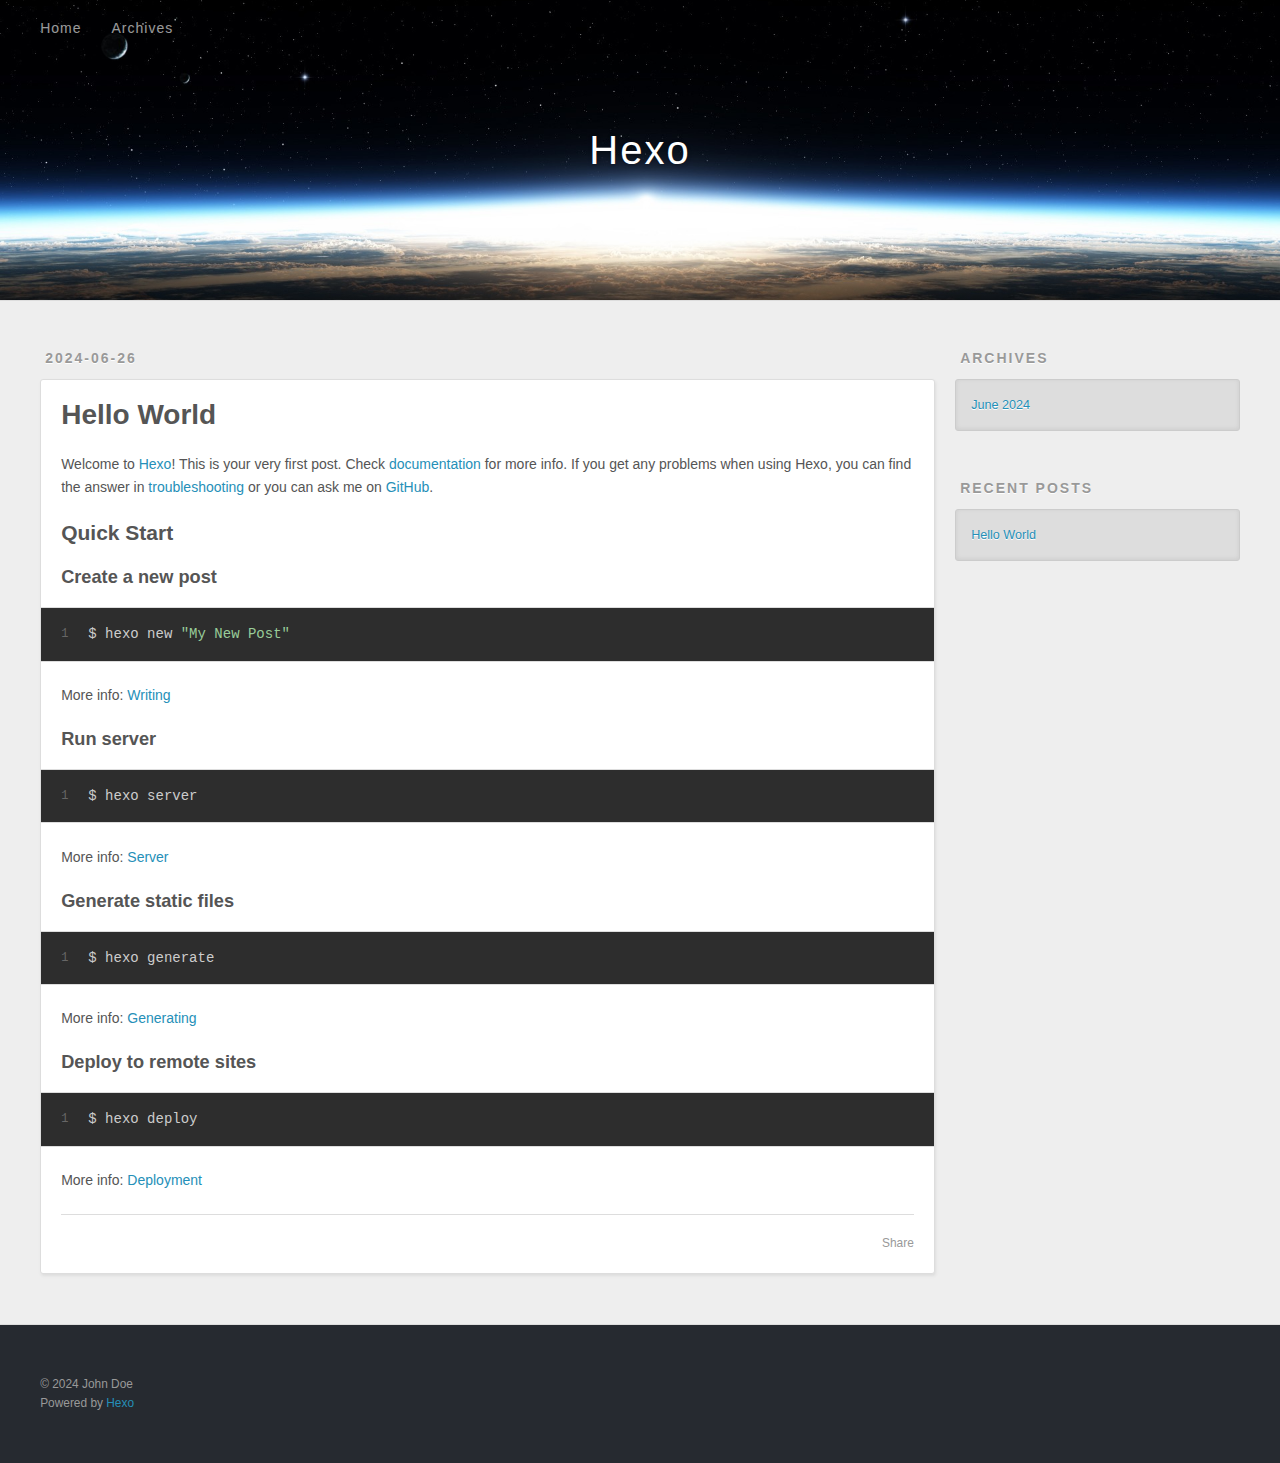
==== index.html @ b45ccfac "Site updated: 2024-06-27 16:33:14" ====
<!DOCTYPE html>
<html>
<head>
  <meta charset="utf-8">
  
  
  <title>Hexo</title>
  <meta name="viewport" content="width=device-width, initial-scale=1, shrink-to-fit=no">
  <meta property="og:type" content="website">
<meta property="og:title" content="Hexo">
<meta property="og:url" content="http://example.com/index.html">
<meta property="og:site_name" content="Hexo">
<meta property="og:locale" content="en_US">
<meta property="article:author" content="John Doe">
<meta name="twitter:card" content="summary">
  
    <link rel="alternate" href="/atom.xml" title="Hexo" type="application/atom+xml">
  
  
    <link rel="shortcut icon" href="/favicon.png">
  
  
  
<link rel="stylesheet" href="/css/style.css">

  
    
<link rel="stylesheet" href="/fancybox/jquery.fancybox.min.css">

  
  
<meta name="generator" content="Hexo 7.2.0"></head>

<body>
  <div id="container">
    <div id="wrap">
      <header id="header">
  <div id="banner"></div>
  <div id="header-outer" class="outer">
    <div id="header-title" class="inner">
      <h1 id="logo-wrap">
        <a href="/" id="logo">Hexo</a>
      </h1>
      
    </div>
    <div id="header-inner" class="inner">
      <nav id="main-nav">
        <a id="main-nav-toggle" class="nav-icon"><span class="fa fa-bars"></span></a>
        
          <a class="main-nav-link" href="/">Home</a>
        
          <a class="main-nav-link" href="/archives">Archives</a>
        
      </nav>
      <nav id="sub-nav">
        
        
          <a class="nav-icon" href="/atom.xml" title="RSS Feed"><span class="fa fa-rss"></span></a>
        
        <a class="nav-icon nav-search-btn" title="Search"><span class="fa fa-search"></span></a>
      </nav>
      <div id="search-form-wrap">
        <form action="//google.com/search" method="get" accept-charset="UTF-8" class="search-form"><input type="search" name="q" class="search-form-input" placeholder="Search"><button type="submit" class="search-form-submit">&#xF002;</button><input type="hidden" name="sitesearch" value="http://example.com"></form>
      </div>
    </div>
  </div>
</header>

      <div class="outer">
        <section id="main">
  
    <article id="post-hello-world" class="h-entry article article-type-post" itemprop="blogPost" itemscope itemtype="https://schema.org/BlogPosting">
  <div class="article-meta">
    <a href="/2024/06/26/hello-world/" class="article-date">
  <time class="dt-published" datetime="2024-06-26T07:17:37.212Z" itemprop="datePublished">2024-06-26</time>
</a>
    
  </div>
  <div class="article-inner">
    
    
      <header class="article-header">
        
  
    <h1 itemprop="name">
      <a class="p-name article-title" href="/2024/06/26/hello-world/">Hello World</a>
    </h1>
  

      </header>
    
    <div class="e-content article-entry" itemprop="articleBody">
      
        <p>Welcome to <a target="_blank" rel="noopener" href="https://hexo.io/">Hexo</a>! This is your very first post. Check <a target="_blank" rel="noopener" href="https://hexo.io/docs/">documentation</a> for more info. If you get any problems when using Hexo, you can find the answer in <a target="_blank" rel="noopener" href="https://hexo.io/docs/troubleshooting.html">troubleshooting</a> or you can ask me on <a target="_blank" rel="noopener" href="https://github.com/hexojs/hexo/issues">GitHub</a>.</p>
<h2 id="Quick-Start"><a href="#Quick-Start" class="headerlink" title="Quick Start"></a>Quick Start</h2><h3 id="Create-a-new-post"><a href="#Create-a-new-post" class="headerlink" title="Create a new post"></a>Create a new post</h3><figure class="highlight bash"><table><tr><td class="gutter"><pre><span class="line">1</span><br></pre></td><td class="code"><pre><span class="line">$ hexo new <span class="string">&quot;My New Post&quot;</span></span><br></pre></td></tr></table></figure>

<p>More info: <a target="_blank" rel="noopener" href="https://hexo.io/docs/writing.html">Writing</a></p>
<h3 id="Run-server"><a href="#Run-server" class="headerlink" title="Run server"></a>Run server</h3><figure class="highlight bash"><table><tr><td class="gutter"><pre><span class="line">1</span><br></pre></td><td class="code"><pre><span class="line">$ hexo server</span><br></pre></td></tr></table></figure>

<p>More info: <a target="_blank" rel="noopener" href="https://hexo.io/docs/server.html">Server</a></p>
<h3 id="Generate-static-files"><a href="#Generate-static-files" class="headerlink" title="Generate static files"></a>Generate static files</h3><figure class="highlight bash"><table><tr><td class="gutter"><pre><span class="line">1</span><br></pre></td><td class="code"><pre><span class="line">$ hexo generate</span><br></pre></td></tr></table></figure>

<p>More info: <a target="_blank" rel="noopener" href="https://hexo.io/docs/generating.html">Generating</a></p>
<h3 id="Deploy-to-remote-sites"><a href="#Deploy-to-remote-sites" class="headerlink" title="Deploy to remote sites"></a>Deploy to remote sites</h3><figure class="highlight bash"><table><tr><td class="gutter"><pre><span class="line">1</span><br></pre></td><td class="code"><pre><span class="line">$ hexo deploy</span><br></pre></td></tr></table></figure>

<p>More info: <a target="_blank" rel="noopener" href="https://hexo.io/docs/one-command-deployment.html">Deployment</a></p>

      
    </div>
    <footer class="article-footer">
      <a data-url="http://example.com/2024/06/26/hello-world/" data-id="clxx0bo4f0000ewv2hxt0b8s0" data-title="Hello World" class="article-share-link"><span class="fa fa-share">Share</span></a>
      
      
      
    </footer>
  </div>
  
</article>



  


</section>
        
          <aside id="sidebar">
  
    

  
    

  
    
  
    
  <div class="widget-wrap">
    <h3 class="widget-title">Archives</h3>
    <div class="widget">
      <ul class="archive-list"><li class="archive-list-item"><a class="archive-list-link" href="/archives/2024/06/">June 2024</a></li></ul>
    </div>
  </div>


  
    
  <div class="widget-wrap">
    <h3 class="widget-title">Recent Posts</h3>
    <div class="widget">
      <ul>
        
          <li>
            <a href="/2024/06/26/hello-world/">Hello World</a>
          </li>
        
      </ul>
    </div>
  </div>

  
</aside>
        
      </div>
      <footer id="footer">
  
  <div class="outer">
    <div id="footer-info" class="inner">
      
      &copy; 2024 John Doe<br>
      Powered by <a href="https://hexo.io/" target="_blank">Hexo</a>
    </div>
  </div>
</footer>

    </div>
    <nav id="mobile-nav">
  
    <a href="/" class="mobile-nav-link">Home</a>
  
    <a href="/archives" class="mobile-nav-link">Archives</a>
  
</nav>
    


<script src="/js/jquery-3.6.4.min.js"></script>



  
<script src="/fancybox/jquery.fancybox.min.js"></script>




<script src="/js/script.js"></script>





  </div>
</body>
</html>
---- css/style.css ----
body {
  width: 100%;
}
body:before,
body:after {
  content: "";
  display: table;
}
body:after {
  clear: both;
}
html,
body,
div,
span,
applet,
object,
iframe,
h1,
h2,
h3,
h4,
h5,
h6,
p,
blockquote,
pre,
a,
abbr,
acronym,
address,
big,
cite,
code,
del,
dfn,
em,
img,
ins,
kbd,
q,
s,
samp,
small,
strike,
strong,
sub,
sup,
tt,
var,
dl,
dt,
dd,
ol,
ul,
li,
fieldset,
form,
label,
legend,
table,
caption,
tbody,
tfoot,
thead,
tr,
th,
td {
  margin: 0;
  padding: 0;
  border: 0;
  outline: 0;
  font-weight: inherit;
  font-style: inherit;
  font-family: inherit;
  font-size: 100%;
  vertical-align: baseline;
}
body {
  line-height: 1;
  color: #000;
  background: #fff;
}
ol,
ul {
  list-style: none;
}
table {
  border-collapse: separate;
  border-spacing: 0;
  vertical-align: middle;
}
caption,
th,
td {
  text-align: left;
  font-weight: normal;
  vertical-align: middle;
}
a img {
  border: none;
}
input,
button {
  margin: 0;
  padding: 0;
}
input::-moz-focus-inner,
button::-moz-focus-inner {
  border: 0;
  padding: 0;
}
html,
body,
#container {
  height: 100%;
}
body {
  background: #eee;
  font: 14px -apple-system, BlinkMacSystemFont, "Segoe UI", "Roboto", "Oxygen", "Ubuntu", "Cantarell", "Fira Sans", "Droid Sans", "Helvetica Neue", sans-serif;
  -webkit-text-size-adjust: 100%;
}
.outer {
  max-width: 1220px;
  margin: 0 auto;
  padding: 0 20px;
}
.outer:before,
.outer:after {
  content: "";
  display: table;
}
.outer:after {
  clear: both;
}
.inner {
  display: inline;
  float: left;
  width: 98.33333333333333%;
  margin: 0 0.833333333333333%;
}
.left,
.alignleft {
  float: left;
}
.right,
.alignright {
  float: right;
}
.clear {
  clear: both;
}
#container {
  position: relative;
}
.mobile-nav-on {
  overflow: hidden;
}
#wrap {
  height: 100%;
  width: 100%;
  position: absolute;
  top: 0;
  left: 0;
  -webkit-transition: 0.2s ease-out;
  -moz-transition: 0.2s ease-out;
  -ms-transition: 0.2s ease-out;
  transition: 0.2s ease-out;
  z-index: 1;
  background: #eee;
}
.mobile-nav-on #wrap {
  left: 280px;
}
@media screen and (min-width: 768px) {
  #main {
    display: inline;
    float: left;
    width: 73.33333333333333%;
    margin: 0 0.833333333333333%;
  }
}
.article-date,
.article-category-link,
.archive-year,
.widget-title {
  text-decoration: none;
  text-transform: uppercase;
  letter-spacing: 2px;
  color: #999;
  margin-bottom: 1em;
  margin-left: 5px;
  line-height: 1em;
  text-shadow: 0 1px #fff;
  font-weight: bold;
}
.article-inner,
.archive-article-inner {
  background: #fff;
  -webkit-box-shadow: 1px 2px 3px #ddd;
  box-shadow: 1px 2px 3px #ddd;
  border: 1px solid #ddd;
  border-radius: 3px;
}
.article-entry h1,
.widget h1 {
  font-size: 2em;
}
.article-entry h2,
.widget h2 {
  font-size: 1.5em;
}
.article-entry h3,
.widget h3 {
  font-size: 1.3em;
}
.article-entry h4,
.widget h4 {
  font-size: 1.2em;
}
.article-entry h5,
.widget h5 {
  font-size: 1em;
}
.article-entry h6,
.widget h6 {
  font-size: 1em;
  color: #999;
}
.article-entry hr,
.widget hr {
  border: 1px dashed #ddd;
}
.article-entry strong,
.widget strong {
  font-weight: bold;
}
.article-entry em,
.widget em,
.article-entry cite,
.widget cite {
  font-style: italic;
}
.article-entry sup,
.widget sup,
.article-entry sub,
.widget sub {
  font-size: 0.75em;
  line-height: 0;
  position: relative;
  vertical-align: baseline;
}
.article-entry sup,
.widget sup {
  top: -0.5em;
}
.article-entry sub,
.widget sub {
  bottom: -0.2em;
}
.article-entry small,
.widget small {
  font-size: 0.85em;
}
.article-entry acronym,
.widget acronym,
.article-entry abbr,
.widget abbr {
  border-bottom: 1px dotted;
}
.article-entry ul,
.widget ul,
.article-entry ol,
.widget ol,
.article-entry dl,
.widget dl {
  margin: 0 20px;
  line-height: 1.6em;
}
.article-entry ul ul,
.widget ul ul,
.article-entry ol ul,
.widget ol ul,
.article-entry ul ol,
.widget ul ol,
.article-entry ol ol,
.widget ol ol {
  margin-top: 0;
  margin-bottom: 0;
}
.article-entry ul,
.widget ul {
  list-style: disc;
}
.article-entry ol,
.widget ol {
  list-style: decimal;
}
.article-entry dt,
.widget dt {
  font-weight: bold;
}
#header {
  height: 300px;
  position: relative;
  border-bottom: 1px solid #ddd;
}
#header:before,
#header:after {
  content: "";
  position: absolute;
  left: 0;
  right: 0;
  height: 40px;
}
#header:before {
  top: 0;
  background: -webkit-linear-gradient(rgba(0,0,0,0.2), transparent);
  background: -moz-linear-gradient(rgba(0,0,0,0.2), transparent);
  background: -ms-linear-gradient(rgba(0,0,0,0.2), transparent);
  background: linear-gradient(rgba(0,0,0,0.2), transparent);
}
#header:after {
  bottom: 0;
  background: -webkit-linear-gradient(transparent, rgba(0,0,0,0.2));
  background: -moz-linear-gradient(transparent, rgba(0,0,0,0.2));
  background: -ms-linear-gradient(transparent, rgba(0,0,0,0.2));
  background: linear-gradient(transparent, rgba(0,0,0,0.2));
}
#header-outer {
  height: 100%;
  position: relative;
}
#header-inner {
  position: relative;
  overflow: hidden;
}
#banner {
  position: absolute;
  top: 0;
  left: 0;
  width: 100%;
  height: 100%;
  background: url("images/banner.jpg") center #000;
  background-size: cover;
  z-index: -1;
}
#header-title {
  text-align: center;
  height: 40px;
  position: absolute;
  top: 50%;
  left: 0;
  margin-top: -20px;
}
#logo,
#subtitle {
  text-decoration: none;
  color: #fff;
  font-weight: 300;
  text-shadow: 0 1px 4px rgba(0,0,0,0.3);
}
#logo {
  font-size: 40px;
  line-height: 40px;
  letter-spacing: 2px;
}
#subtitle {
  font-size: 16px;
  line-height: 16px;
  letter-spacing: 1px;
}
#subtitle-wrap {
  margin-top: 16px;
}
#main-nav {
  float: left;
  margin-left: -15px;
}
.nav-icon,
.main-nav-link {
  float: left;
  color: #fff;
  opacity: 0.6;
  text-decoration: none;
  text-shadow: 0 1px rgba(0,0,0,0.2);
  -webkit-transition: opacity 0.2s;
  -moz-transition: opacity 0.2s;
  -ms-transition: opacity 0.2s;
  transition: opacity 0.2s;
  display: block;
  padding: 20px 15px;
}
.nav-icon:hover,
.main-nav-link:hover {
  opacity: 1;
}
.nav-icon {
  text-align: center;
  font-size: 14px;
  width: 14px;
  height: 14px;
  padding: 20px 15px;
  position: relative;
  cursor: pointer;
}
.main-nav-link {
  font-weight: 300;
  letter-spacing: 1px;
}
@media screen and (max-width: 479px) {
  .main-nav-link {
    display: none;
  }
}
#main-nav-toggle {
  display: none;
}
@media screen and (max-width: 479px) {
  #main-nav-toggle {
    display: block;
  }
}
#sub-nav {
  float: right;
  margin-right: -15px;
}
#search-form-wrap {
  position: absolute;
  top: 15px;
  width: 150px;
  height: 30px;
  right: -150px;
  opacity: 0;
  -webkit-transition: 0.2s ease-out;
  -moz-transition: 0.2s ease-out;
  -ms-transition: 0.2s ease-out;
  transition: 0.2s ease-out;
}
#search-form-wrap.on {
  opacity: 1;
  right: 0;
}
@media screen and (max-width: 479px) {
  #search-form-wrap {
    width: 100%;
    right: -100%;
  }
}
.search-form {
  position: absolute;
  top: 0;
  left: 0;
  right: 0;
  background: #fff;
  padding: 5px 15px;
  border-radius: 15px;
  -webkit-box-shadow: 0 0 10px rgba(0,0,0,0.3);
  box-shadow: 0 0 10px rgba(0,0,0,0.3);
}
.search-form-input {
  border: none;
  background: none;
  color: #555;
  width: 100%;
  font: 13px -apple-system, BlinkMacSystemFont, "Segoe UI", "Roboto", "Oxygen", "Ubuntu", "Cantarell", "Fira Sans", "Droid Sans", "Helvetica Neue", sans-serif;
  outline: none;
}
.search-form-input::-webkit-search-results-decoration,
.search-form-input::-webkit-search-cancel-button {
  -webkit-appearance: none;
}
.search-form-submit {
  position: absolute;
  top: 50%;
  right: 10px;
  margin-top: -7px;
  font: 13px ForkAwesome;
  border: none;
  background: none;
  color: #bbb;
  cursor: pointer;
}
.search-form-submit:hover,
.search-form-submit:focus {
  color: #777;
}
.article {
  margin: 50px 0;
}
.article-inner {
  overflow: hidden;
}
.article-meta:before,
.article-meta:after {
  content: "";
  display: table;
}
.article-meta:after {
  clear: both;
}
.article-date {
  float: left;
}
.article-category {
  float: left;
  line-height: 1em;
  color: #ccc;
  text-shadow: 0 1px #fff;
  margin-left: 8px;
}
.article-category:before {
  content: "\2022";
}
.article-category-link {
  margin: 0 12px 1em;
}
.article-header {
  padding: 20px 20px 0;
}
.article-title {
  text-decoration: none;
  font-size: 2em;
  font-weight: bold;
  color: #555;
  line-height: 1.1em;
  -webkit-transition: color 0.2s;
  -moz-transition: color 0.2s;
  -ms-transition: color 0.2s;
  transition: color 0.2s;
}
a.article-title:hover {
  color: #258fb8;
}
.article-entry {
  color: #555;
  padding: 0 20px;
}
.article-entry:before,
.article-entry:after {
  content: "";
  display: table;
}
.article-entry:after {
  clear: both;
}
.article-entry p,
.article-entry table {
  line-height: 1.6em;
  margin: 1.6em 0;
}
.article-entry h1,
.article-entry h2,
.article-entry h3,
.article-entry h4,
.article-entry h5,
.article-entry h6 {
  font-weight: bold;
}
.article-entry h1,
.article-entry h2,
.article-entry h3,
.article-entry h4,
.article-entry h5,
.article-entry h6 {
  line-height: 1.1em;
  margin: 1.1em 0;
}
.article-entry a {
  color: #258fb8;
  text-decoration: none;
}
.article-entry a:hover {
  text-decoration: underline;
}
.article-entry ul,
.article-entry ol,
.article-entry dl {
  margin-top: 1.6em;
  margin-bottom: 1.6em;
}
.article-entry img,
.article-entry video {
  max-width: 100%;
  height: auto;
  display: block;
  margin: auto;
}
.article-entry iframe {
  border: none;
}
.article-entry table {
  width: 100%;
  border-collapse: collapse;
  border-spacing: 0;
}
.article-entry th {
  font-weight: bold;
  border-bottom: 3px solid #ddd;
  padding-bottom: 0.5em;
}
.article-entry td {
  border-bottom: 1px solid #ddd;
  padding: 10px 0;
}
.article-entry blockquote {
  font-family: Georgia, "Times New Roman", serif;
  margin: 1.6em 20px;
  text-align: center;
}
.article-entry blockquote footer {
  font-size: 14px;
  margin: 1.6em 0;
  font-family: -apple-system, BlinkMacSystemFont, "Segoe UI", "Roboto", "Oxygen", "Ubuntu", "Cantarell", "Fira Sans", "Droid Sans", "Helvetica Neue", sans-serif;
}
.article-entry blockquote footer cite:before {
  content: "—";
  padding: 0 0.5em;
}
.article-entry .pullquote {
  text-align: left;
  width: 45%;
  margin: 0;
}
.article-entry .pullquote.left {
  margin-left: 0.5em;
  margin-right: 1em;
}
.article-entry .pullquote.right {
  margin-right: 0.5em;
  margin-left: 1em;
}
.article-entry .caption {
  color: #999;
  display: block;
  font-size: 0.9em;
  margin-top: 0.5em;
  position: relative;
  text-align: center;
}
.article-entry .video-container {
  position: relative;
  padding-top: 56.25%;
  height: 0;
  overflow: hidden;
}
.article-entry .video-container iframe,
.article-entry .video-container object,
.article-entry .video-container embed {
  position: absolute;
  top: 0;
  left: 0;
  width: 100%;
  height: 100%;
  margin-top: 0;
}
.article-more-link a {
  display: inline-block;
  line-height: 1em;
  padding: 6px 15px;
  border-radius: 15px;
  background: #eee;
  color: #999;
  text-shadow: 0 1px #fff;
  text-decoration: none;
}
.article-more-link a:hover {
  background: #258fb8;
  color: #fff;
  text-decoration: none;
  text-shadow: 0 1px #1e7293;
}
.article-footer {
  font-size: 0.85em;
  line-height: 1.6em;
  border-top: 1px solid #ddd;
  padding-top: 1.6em;
  margin: 0 20px 20px;
}
.article-footer:before,
.article-footer:after {
  content: "";
  display: table;
}
.article-footer:after {
  clear: both;
}
.article-footer a {
  color: #999;
  text-decoration: none;
}
.article-footer a:hover {
  color: #555;
}
.article-tag-list-item {
  float: left;
  margin-right: 10px;
}
.article-tag-list-link:before {
  content: "#";
}
.article-comment-link {
  float: right;
}
.article-comment-link:before {
  padding-right: 8px;
}
.article-share-link {
  cursor: pointer;
  float: right;
  margin-left: 20px;
}
.article-share-link:before {
  padding-right: 6px;
}
#article-nav {
  position: relative;
}
#article-nav:before,
#article-nav:after {
  content: "";
  display: table;
}
#article-nav:after {
  clear: both;
}
@media screen and (min-width: 768px) {
  #article-nav {
    margin: 50px 0;
  }
  #article-nav:before {
    width: 8px;
    height: 8px;
    position: absolute;
    top: 50%;
    left: 50%;
    margin-top: -4px;
    margin-left: -4px;
    content: "";
    border-radius: 50%;
    background: #ddd;
    -webkit-box-shadow: 0 1px 2px #fff;
    box-shadow: 0 1px 2px #fff;
  }
}
.article-nav-link-wrap {
  text-decoration: none;
  text-shadow: 0 1px #fff;
  color: #999;
  -webkit-box-sizing: border-box;
  -moz-box-sizing: border-box;
  box-sizing: border-box;
  margin-top: 50px;
  text-align: center;
  display: block;
}
.article-nav-link-wrap:hover {
  color: #555;
}
@media screen and (min-width: 768px) {
  .article-nav-link-wrap {
    width: 50%;
    margin-top: 0;
  }
}
@media screen and (min-width: 768px) {
  #article-nav-newer {
    float: left;
    text-align: right;
    padding-right: 20px;
  }
}
@media screen and (min-width: 768px) {
  #article-nav-older {
    float: right;
    text-align: left;
    padding-left: 20px;
  }
}
.article-nav-caption {
  text-transform: uppercase;
  letter-spacing: 2px;
  color: #ddd;
  line-height: 1em;
  font-weight: bold;
}
#article-nav-newer .article-nav-caption {
  margin-right: -2px;
}
.article-nav-title {
  font-size: 0.85em;
  line-height: 1.6em;
  margin-top: 0.5em;
}
.article-share-box {
  position: absolute;
  display: none;
  background: #fff;
  -webkit-box-shadow: 1px 2px 10px rgba(0,0,0,0.2);
  box-shadow: 1px 2px 10px rgba(0,0,0,0.2);
  border-radius: 3px;
  margin-left: -145px;
  overflow: hidden;
  z-index: 1;
}
.article-share-box.on {
  display: block;
}
.article-share-input {
  width: 100%;
  background: none;
  -webkit-box-sizing: border-box;
  -moz-box-sizing: border-box;
  box-sizing: border-box;
  font: 14px -apple-system, BlinkMacSystemFont, "Segoe UI", "Roboto", "Oxygen", "Ubuntu", "Cantarell", "Fira Sans", "Droid Sans", "Helvetica Neue", sans-serif;
  padding: 0 15px;
  color: #555;
  outline: none;
  border: 1px solid #ddd;
  border-radius: 3px 3px 0 0;
  height: 36px;
  line-height: 36px;
}
.article-share-links {
  background: #eee;
}
.article-share-links:before,
.article-share-links:after {
  content: "";
  display: table;
}
.article-share-links:after {
  clear: both;
}
.article-share-twitter,
.article-share-facebook,
.article-share-pinterest,
.article-share-linkedin {
  width: 50px;
  height: 36px;
  display: block;
  float: left;
  position: relative;
  color: #999;
  text-shadow: 0 1px #fff;
}
.article-share-twitter:before,
.article-share-facebook:before,
.article-share-pinterest:before,
.article-share-linkedin:before {
  font-size: 20px;
  width: 20px;
  height: 20px;
  position: absolute;
  top: 50%;
  left: 50%;
  margin-top: -10px;
  margin-left: -10px;
  text-align: center;
}
.article-share-twitter:hover,
.article-share-facebook:hover,
.article-share-pinterest:hover,
.article-share-linkedin:hover {
  color: #fff;
}
.article-share-twitter:hover {
  background: #00aced;
  text-shadow: 0 1px #008abe;
}
.article-share-facebook:hover {
  background: #3b5998;
  text-shadow: 0 1px #2f477a;
}
.article-share-pinterest:hover {
  background: #cb2027;
  text-shadow: 0 1px #a21a1f;
}
.article-share-linkedin:hover {
  background: #0077b5;
  text-shadow: 0 1px #005f91;
}
.article-gallery {
  background: #000;
  position: relative;
}
.article-gallery-photos {
  position: relative;
  overflow: hidden;
}
.article-gallery-img {
  display: none;
  max-width: 100%;
}
.article-gallery-img:first-child {
  display: block;
}
.article-gallery-img.loaded {
  position: absolute;
  display: block;
}
.article-gallery-img img {
  display: block;
  max-width: 100%;
  margin: 0 auto;
}
#comments {
  background: #fff;
  -webkit-box-shadow: 1px 2px 3px #ddd;
  box-shadow: 1px 2px 3px #ddd;
  padding: 20px;
  border: 1px solid #ddd;
  border-radius: 3px;
  margin: 50px 0;
}
#comments a {
  color: #258fb8;
}
.archives-wrap {
  margin: 50px 0;
}
.archives:before,
.archives:after {
  content: "";
  display: table;
}
.archives:after {
  clear: both;
}
.archive-year-wrap {
  margin-bottom: 1em;
}
.archives {
  -webkit-column-gap: 10px;
  -moz-column-gap: 10px;
  column-gap: 10px;
}
@media screen and (min-width: 480px) and (max-width: 767px) {
  .archives {
    -webkit-column-count: 2;
    -moz-column-count: 2;
    column-count: 2;
  }
}
@media screen and (min-width: 768px) {
  .archives {
    -webkit-column-count: 3;
    -moz-column-count: 3;
    column-count: 3;
  }
}
.archive-article {
  -webkit-column-break-inside: avoid;
  page-break-inside: avoid;
  overflow: hidden;
  break-inside: avoid-column;
}
.archive-article-inner {
  padding: 10px;
  margin-bottom: 15px;
}
.archive-article-title {
  text-decoration: none;
  font-weight: bold;
  color: #555;
  -webkit-transition: color 0.2s;
  -moz-transition: color 0.2s;
  -ms-transition: color 0.2s;
  transition: color 0.2s;
  line-height: 1.6em;
}
.archive-article-title:hover {
  color: #258fb8;
}
.archive-article-footer {
  margin-top: 1em;
}
.archive-article-date {
  color: #999;
  text-decoration: none;
  font-size: 0.85em;
  line-height: 1em;
  margin-bottom: 0.5em;
  display: block;
}
#page-nav {
  margin: 50px auto;
  background: #fff;
  -webkit-box-shadow: 1px 2px 3px #ddd;
  box-shadow: 1px 2px 3px #ddd;
  border: 1px solid #ddd;
  border-radius: 3px;
  text-align: center;
  color: #999;
  overflow: hidden;
}
#page-nav:before,
#page-nav:after {
  content: "";
  display: table;
}
#page-nav:after {
  clear: both;
}
#page-nav a,
#page-nav span {
  padding: 10px 20px;
  line-height: 1;
  height: 2ex;
}
#page-nav a {
  color: #999;
  text-decoration: none;
}
#page-nav a:hover {
  background: #999;
  color: #fff;
}
#page-nav .prev {
  float: left;
}
#page-nav .next {
  float: right;
}
#page-nav .page-number {
  display: inline-block;
}
@media screen and (max-width: 479px) {
  #page-nav .page-number {
    display: none;
  }
}
#page-nav .current {
  color: #555;
  font-weight: bold;
}
#page-nav .space {
  color: #ddd;
}
#footer {
  background: #262a30;
  padding: 50px 0;
  border-top: 1px solid #ddd;
  color: #999;
}
#footer a {
  color: #258fb8;
  text-decoration: none;
}
#footer a:hover {
  text-decoration: underline;
}
#footer-info {
  line-height: 1.6em;
  font-size: 0.85em;
}
.article-entry pre,
.article-entry .highlight {
  background: #2d2d2d;
  margin: 0 -20px;
  padding: 15px 20px;
  border-style: solid;
  border-color: #ddd;
  border-width: 1px 0;
  overflow: auto;
  color: #ccc;
  line-height: 22.400000000000002px;
}
.article-entry .highlight .gutter pre,
.article-entry .gist .gist-file .gist-data .line-numbers {
  color: #666;
  font-size: 0.85em;
}
.article-entry pre,
.article-entry code {
  font-family: "Source Code Pro", Consolas, Monaco, Menlo, Consolas, monospace;
}
.article-entry code {
  background: #eee;
  text-shadow: 0 1px #fff;
  padding: 0 0.3em;
}
.article-entry pre code {
  background: none;
  text-shadow: none;
  padding: 0;
}
.article-entry .highlight pre {
  border: none;
  margin: 0;
  padding: 0;
}
.article-entry .highlight table {
  margin: 0;
  width: auto;
}
.article-entry .highlight td {
  border: none;
  padding: 0;
}
.article-entry .highlight figcaption {
  font-size: 0.85em;
  color: #999;
  line-height: 1em;
  margin-bottom: 1em;
}
.article-entry .highlight figcaption:before,
.article-entry .highlight figcaption:after {
  content: "";
  display: table;
}
.article-entry .highlight figcaption:after {
  clear: both;
}
.article-entry .highlight figcaption a {
  float: right;
}
.article-entry .highlight .gutter {
  -moz-user-select: none;
  -ms-user-select: none;
  -webkit-user-select: none;
  -webkit-user-select: none;
  -moz-user-select: none;
  -ms-user-select: none;
  user-select: none;
}
.article-entry .highlight .gutter pre {
  text-align: right;
  padding-right: 20px;
}
.article-entry .highlight .line {
  height: 22.400000000000002px;
}
.article-entry .highlight .line.marked {
  background: #515151;
}
.article-entry .gist {
  margin: 0 -20px;
  border-style: solid;
  border-color: #ddd;
  border-width: 1px 0;
  background: #2d2d2d;
  padding: 15px 20px 15px 0;
}
.article-entry .gist .gist-file {
  border: none;
  font-family: "Source Code Pro", Consolas, Monaco, Menlo, Consolas, monospace;
  margin: 0;
}
.article-entry .gist .gist-file .gist-data {
  background: none;
  border: none;
}
.article-entry .gist .gist-file .gist-data .line-numbers {
  background: none;
  border: none;
  padding: 0 20px 0 0;
}
.article-entry .gist .gist-file .gist-data .line-data {
  padding: 0 !important;
}
.article-entry .gist .gist-file .highlight {
  margin: 0;
  padding: 0;
  border: none;
}
.article-entry .gist .gist-file .gist-meta {
  background: #2d2d2d;
  color: #999;
  font: 0.85em -apple-system, BlinkMacSystemFont, "Segoe UI", "Roboto", "Oxygen", "Ubuntu", "Cantarell", "Fira Sans", "Droid Sans", "Helvetica Neue", sans-serif;
  text-shadow: 0 0;
  padding: 0;
  margin-top: 1em;
  margin-left: 20px;
}
.article-entry .gist .gist-file .gist-meta a {
  color: #258fb8;
  font-weight: normal;
}
.article-entry .gist .gist-file .gist-meta a:hover {
  text-decoration: underline;
}
pre .comment,
pre .title {
  color: #999;
}
pre .variable,
pre .attribute,
pre .tag,
pre .regexp,
pre .ruby .constant,
pre .xml .tag .title,
pre .xml .pi,
pre .xml .doctype,
pre .html .doctype,
pre .css .id,
pre .css .class,
pre .css .pseudo {
  color: #f2777a;
}
pre .number,
pre .preprocessor,
pre .built_in,
pre .literal,
pre .params,
pre .constant {
  color: #f99157;
}
pre .class,
pre .ruby .class .title,
pre .css .rules .attribute {
  color: #9c9;
}
pre .string,
pre .value,
pre .inheritance,
pre .header,
pre .ruby .symbol,
pre .xml .cdata {
  color: #9c9;
}
pre .css .hexcolor {
  color: #6cc;
}
pre .function,
pre .python .decorator,
pre .python .title,
pre .ruby .function .title,
pre .ruby .title .keyword,
pre .perl .sub,
pre .javascript .title,
pre .coffeescript .title {
  color: #69c;
}
pre .keyword,
pre .javascript .function {
  color: #c9c;
}
@media screen and (max-width: 479px) {
  #mobile-nav {
    position: absolute;
    top: 0;
    left: 0;
    width: 280px;
    height: 100%;
    background: #191919;
    border-right: 1px solid #fff;
  }
}
@media screen and (max-width: 479px) {
  .mobile-nav-link {
    display: block;
    color: #999;
    text-decoration: none;
    padding: 15px 20px;
    font-weight: bold;
  }
  .mobile-nav-link:hover {
    color: #fff;
  }
}
@media screen and (min-width: 768px) {
  #sidebar {
    display: inline;
    float: left;
    width: 23.333333333333332%;
    margin: 0 0.833333333333333%;
  }
}
.widget-wrap {
  margin: 50px 0;
}
.widget {
  color: #777;
  text-shadow: 0 1px #fff;
  background: #ddd;
  -webkit-box-shadow: 0 -1px 4px #ccc inset;
  box-shadow: 0 -1px 4px #ccc inset;
  border: 1px solid #ccc;
  padding: 15px;
  border-radius: 3px;
}
.widget a {
  color: #258fb8;
  text-decoration: none;
}
.widget a:hover {
  text-decoration: underline;
}
.widget ul ul,
.widget ol ul,
.widget dl ul,
.widget ul ol,
.widget ol ol,
.widget dl ol,
.widget ul dl,
.widget ol dl,
.widget dl dl {
  margin-left: 15px;
  list-style: disc;
}
.widget {
  line-height: 1.6em;
  word-wrap: break-word;
  font-size: 0.9em;
}
.widget ul,
.widget ol {
  list-style: none;
  margin: 0;
}
.widget ul ul,
.widget ol ul,
.widget ul ol,
.widget ol ol {
  margin: 0 20px;
}
.widget ul ul,
.widget ol ul {
  list-style: disc;
}
.widget ul ol,
.widget ol ol {
  list-style: decimal;
}
.category-list-count,
.tag-list-count,
.archive-list-count {
  padding-left: 5px;
  color: #999;
  font-size: 0.85em;
}
.category-list-count:before,
.tag-list-count:before,
.archive-list-count:before {
  content: "(";
}
.category-list-count:after,
.tag-list-count:after,
.archive-list-count:after {
  content: ")";
}
.tagcloud a {
  margin-right: 5px;
  display: inline-block;
}
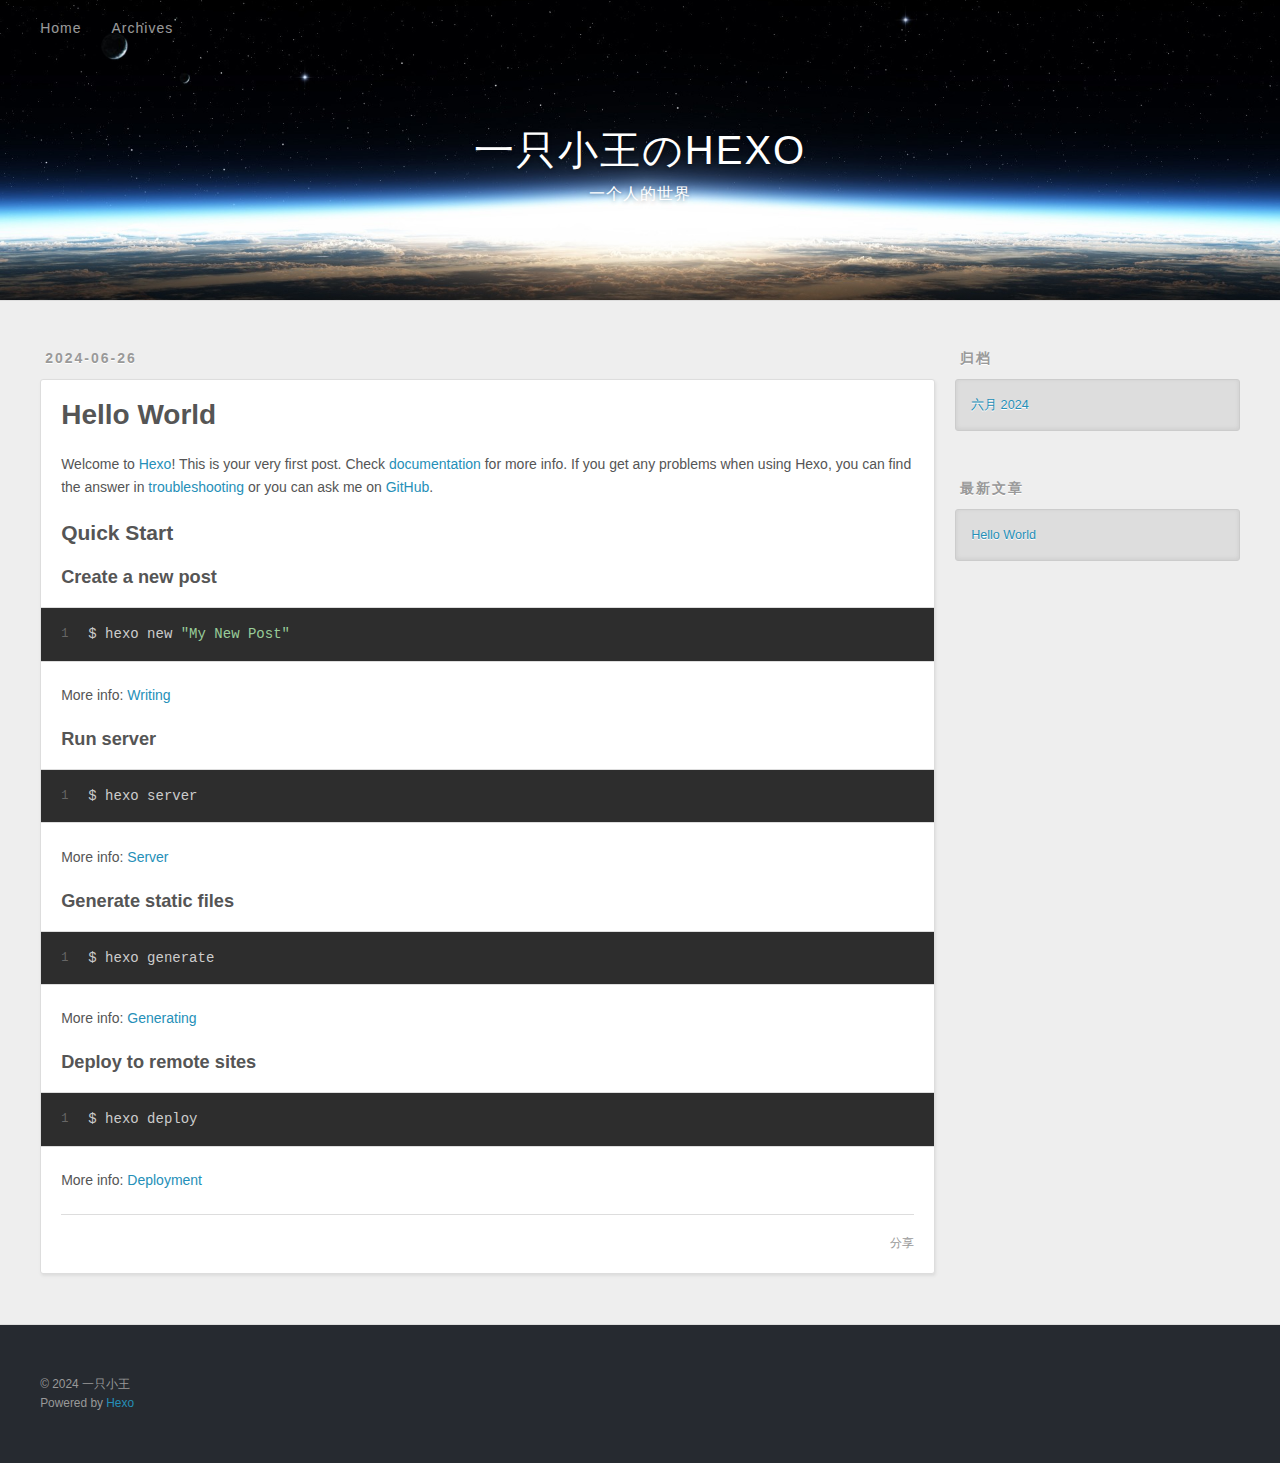
==== commit 619ac1cd: "Site updated: 2024-07-01 21:24:14" ====
--- a/index.html
+++ b/index.html
@@ -4,28 +4,31 @@
   <meta charset="utf-8">
   
   
-  <title>Hexo</title>
+  <title>一只小王のHEXO</title>
   <meta name="viewport" content="width=device-width, initial-scale=1, shrink-to-fit=no">
-  <meta property="og:type" content="website">
-<meta property="og:title" content="Hexo">
-<meta property="og:url" content="http://example.com/index.html">
-<meta property="og:site_name" content="Hexo">
-<meta property="og:locale" content="en_US">
-<meta property="article:author" content="John Doe">
+  <meta name="description" content="踏着梦走过时光">
+<meta property="og:type" content="website">
+<meta property="og:title" content="一只小王のHEXO">
+<meta property="og:url" content="https://yzxwcoder.github.io/notes.github.io/index.html">
+<meta property="og:site_name" content="一只小王のHEXO">
+<meta property="og:description" content="踏着梦走过时光">
+<meta property="og:locale" content="zh_CN">
+<meta property="article:author" content="一只小王">
+<meta property="article:tag" content="生活">
 <meta name="twitter:card" content="summary">
   
-    <link rel="alternate" href="/atom.xml" title="Hexo" type="application/atom+xml">
-  
-  
-    <link rel="shortcut icon" href="/favicon.png">
-  
-  
-  
-<link rel="stylesheet" href="/css/style.css">
-
-  
-    
-<link rel="stylesheet" href="/fancybox/jquery.fancybox.min.css">
+    <link rel="alternate" href="./atom.xml" title="一只小王のHEXO" type="application/atom+xml">
+  
+  
+    <link rel="shortcut icon" href="./favicon.png">
+  
+  
+  
+<link rel="stylesheet" href="./css/style.css">
+
+  
+    
+<link rel="stylesheet" href="./fancybox/jquery.fancybox.min.css">
 
   
   
@@ -39,28 +42,32 @@
   <div id="header-outer" class="outer">
     <div id="header-title" class="inner">
       <h1 id="logo-wrap">
-        <a href="/" id="logo">Hexo</a>
+        <a href="./" id="logo">一只小王のHEXO</a>
       </h1>
+      
+        <h2 id="subtitle-wrap">
+          <a href="./" id="subtitle">一个人的世界</a>
+        </h2>
       
     </div>
     <div id="header-inner" class="inner">
       <nav id="main-nav">
         <a id="main-nav-toggle" class="nav-icon"><span class="fa fa-bars"></span></a>
         
-          <a class="main-nav-link" href="/">Home</a>
-        
-          <a class="main-nav-link" href="/archives">Archives</a>
+          <a class="main-nav-link" href="./">Home</a>
+        
+          <a class="main-nav-link" href="./archives">Archives</a>
         
       </nav>
       <nav id="sub-nav">
         
         
-          <a class="nav-icon" href="/atom.xml" title="RSS Feed"><span class="fa fa-rss"></span></a>
-        
-        <a class="nav-icon nav-search-btn" title="Search"><span class="fa fa-search"></span></a>
+          <a class="nav-icon" href="./atom.xml" title="RSS 订阅"><span class="fa fa-rss"></span></a>
+        
+        <a class="nav-icon nav-search-btn" title="搜索"><span class="fa fa-search"></span></a>
       </nav>
       <div id="search-form-wrap">
-        <form action="//google.com/search" method="get" accept-charset="UTF-8" class="search-form"><input type="search" name="q" class="search-form-input" placeholder="Search"><button type="submit" class="search-form-submit">&#xF002;</button><input type="hidden" name="sitesearch" value="http://example.com"></form>
+        <form action="//google.com/search" method="get" accept-charset="UTF-8" class="search-form"><input type="search" name="q" class="search-form-input" placeholder="搜索"><button type="submit" class="search-form-submit">&#xF002;</button><input type="hidden" name="sitesearch" value="https://yzxwcoder.github.io/notes.github.io"></form>
       </div>
     </div>
   </div>
@@ -71,7 +78,7 @@
   
     <article id="post-hello-world" class="h-entry article article-type-post" itemprop="blogPost" itemscope itemtype="https://schema.org/BlogPosting">
   <div class="article-meta">
-    <a href="/2024/06/26/hello-world/" class="article-date">
+    <a href="./2024/06/26/hello-world/" class="article-date">
   <time class="dt-published" datetime="2024-06-26T07:17:37.212Z" itemprop="datePublished">2024-06-26</time>
 </a>
     
@@ -83,7 +90,7 @@
         
   
     <h1 itemprop="name">
-      <a class="p-name article-title" href="/2024/06/26/hello-world/">Hello World</a>
+      <a class="p-name article-title" href="./2024/06/26/hello-world/">Hello World</a>
     </h1>
   
 
@@ -108,7 +115,7 @@
       
     </div>
     <footer class="article-footer">
-      <a data-url="http://example.com/2024/06/26/hello-world/" data-id="clxx0bo4f0000ewv2hxt0b8s0" data-title="Hello World" class="article-share-link"><span class="fa fa-share">Share</span></a>
+      <a data-url="https://yzxwcoder.github.io/notes.github.io/2024/06/26/hello-world/" data-id="cly30hbgk000088v206st3ani" data-title="Hello World" class="article-share-link"><span class="fa fa-share">分享</span></a>
       
       
       
@@ -136,9 +143,9 @@
   
     
   <div class="widget-wrap">
-    <h3 class="widget-title">Archives</h3>
+    <h3 class="widget-title">归档</h3>
     <div class="widget">
-      <ul class="archive-list"><li class="archive-list-item"><a class="archive-list-link" href="/archives/2024/06/">June 2024</a></li></ul>
+      <ul class="archive-list"><li class="archive-list-item"><a class="archive-list-link" href="./archives/2024/06/">六月 2024</a></li></ul>
     </div>
   </div>
 
@@ -146,12 +153,12 @@
   
     
   <div class="widget-wrap">
-    <h3 class="widget-title">Recent Posts</h3>
+    <h3 class="widget-title">最新文章</h3>
     <div class="widget">
       <ul>
         
           <li>
-            <a href="/2024/06/26/hello-world/">Hello World</a>
+            <a href="./2024/06/26/hello-world/">Hello World</a>
           </li>
         
       </ul>
@@ -167,7 +174,7 @@
   <div class="outer">
     <div id="footer-info" class="inner">
       
-      &copy; 2024 John Doe<br>
+      &copy; 2024 一只小王<br>
       Powered by <a href="https://hexo.io/" target="_blank">Hexo</a>
     </div>
   </div>
@@ -176,25 +183,25 @@
     </div>
     <nav id="mobile-nav">
   
-    <a href="/" class="mobile-nav-link">Home</a>
-  
-    <a href="/archives" class="mobile-nav-link">Archives</a>
+    <a href="./" class="mobile-nav-link">Home</a>
+  
+    <a href="./archives" class="mobile-nav-link">Archives</a>
   
 </nav>
     
 
 
-<script src="/js/jquery-3.6.4.min.js"></script>
-
-
-
-  
-<script src="/fancybox/jquery.fancybox.min.js"></script>
-
-
-
-
-<script src="/js/script.js"></script>
+<script src="./js/jquery-3.6.4.min.js"></script>
+
+
+
+  
+<script src="./fancybox/jquery.fancybox.min.js"></script>
+
+
+
+
+<script src="./js/script.js"></script>
 
 
 
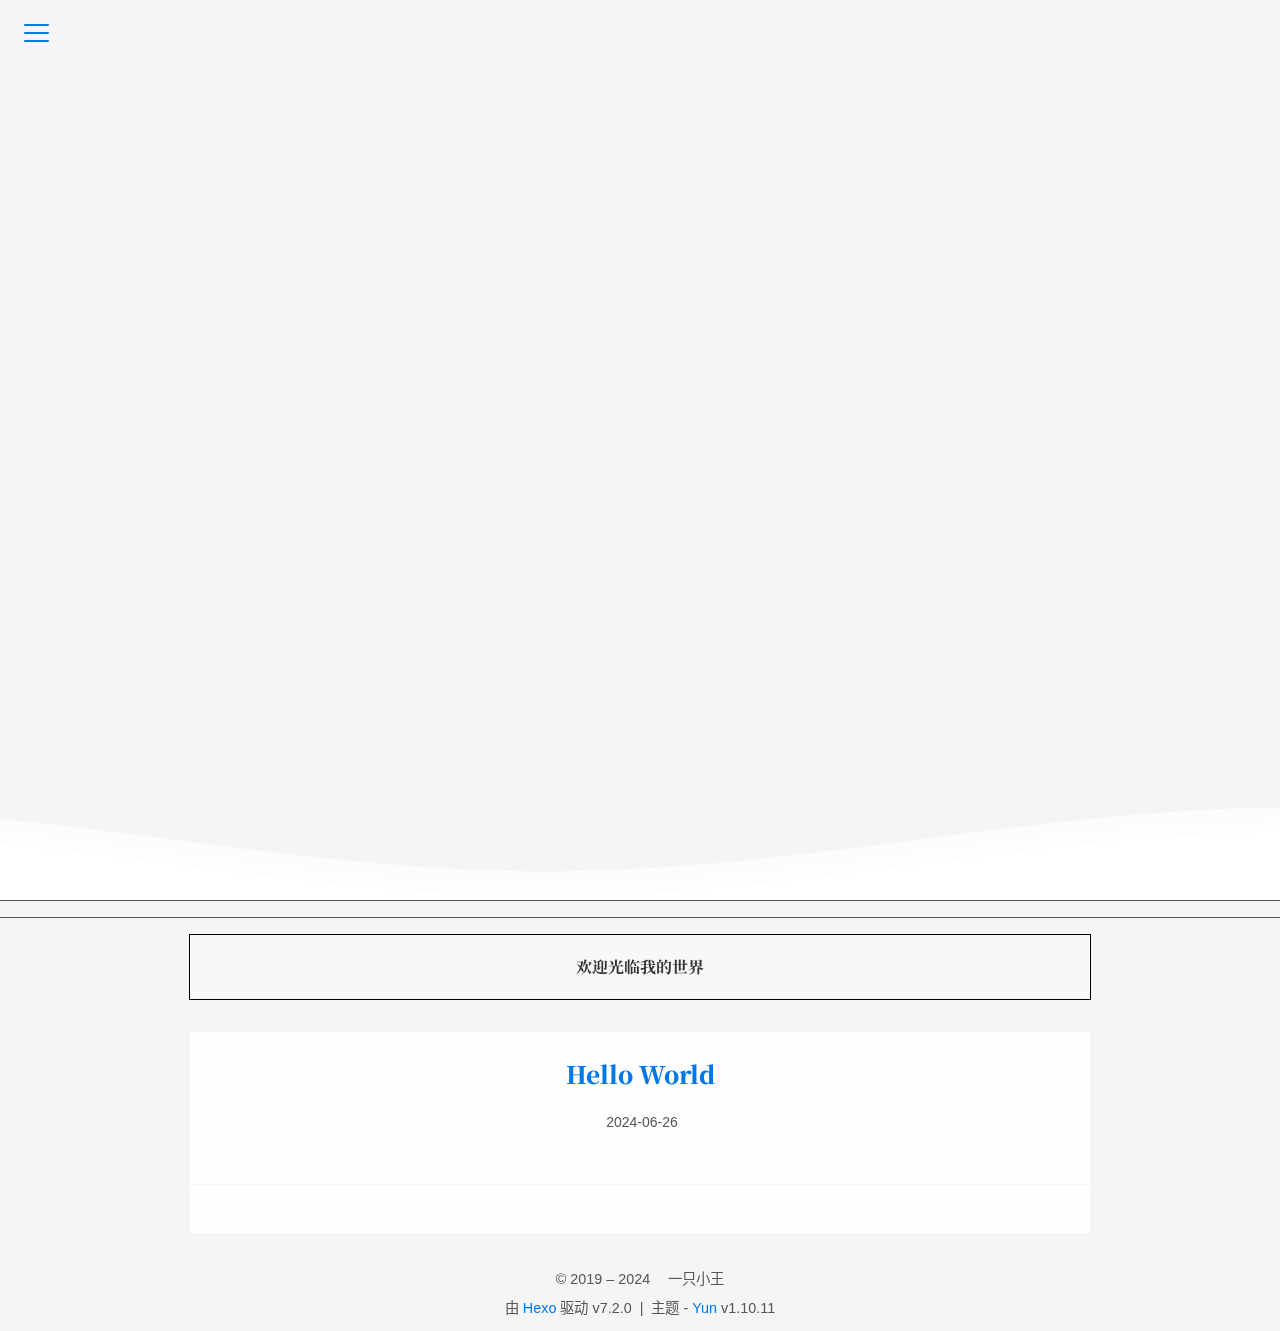
==== commit 9b016b8c: "Site updated: 2024-07-15 11:03:43" ====
--- a/index.html
+++ b/index.html
@@ -1,12 +1,14 @@
-<!DOCTYPE html>
-<html>
-<head>
-  <meta charset="utf-8">
-  
-  
-  <title>一只小王のHEXO</title>
-  <meta name="viewport" content="width=device-width, initial-scale=1, shrink-to-fit=no">
-  <meta name="description" content="踏着梦走过时光">
+<!DOCTYPE html><html lang="zh-CN"><head><meta charset="UTF-8"><meta http-equiv="X-UA-Compatible" content="IE=edge"><meta name="viewport" content="width=device-width, initial-scale=1.0"><meta name="theme-color" content="#0078E7"><meta name="author" content="一只小王"><meta name="copyright" content="一只小王"><meta name="generator" content="Hexo 7.2.0"><meta name="theme" content="hexo-theme-yun"><title>一只小王のHEXO</title><link rel="stylesheet" href="https://fonts.googleapis.com/css2?family=Noto+Serif+SC:wght@900&amp;display=swap" media="print" onload="this.media='all'"><link rel="stylesheet" href="https://fastly.jsdelivr.net/npm/star-markdown-css@0.4.1/dist/yun/yun-markdown.min.css"><link rel="stylesheet" href="https://fastly.jsdelivr.net/npm/prism-theme-vars/base.css"><script src="https://fastly.jsdelivr.net/npm/scrollreveal/dist/scrollreveal.min.js" defer></script><script>function initScrollReveal() {
+  [".post-card",".markdown-body img"].forEach((target)=> {
+    ScrollReveal().reveal(target);
+  })
+}
+document.addEventListener("DOMContentLoaded", initScrollReveal);
+document.addEventListener("pjax:success", initScrollReveal);
+</script><link rel="icon" type="image/png" href="./favicon.ico"><link rel="mask-icon" href="./favicon.ico" color="#0078E7"><link rel="preload" href="./css/hexo-theme-yun.css" as="style"><link rel="prefetch" href="./js/sidebar.js" as="script"><link rel="preconnect" href="https://cdn.jsdelivr.net" crossorigin><link rel="preconnect" href="https://fastly.jsdelivr.net/npm/" crossorigin><script id="yun-config">
+    window.Yun = {}
+    window.CONFIG = {"hostname":"yzxwcoder.github.io","root":"./","title":"踏着梦走过时光","version":"1.10.11","mode":"auto","copycode":true,"page":{"isPost":false},"i18n":{"placeholder":"搜索...","empty":"找不到您查询的内容: ${query}","hits":"找到 ${hits} 条结果","hits_time":"找到 ${hits} 条结果（用时 ${time} 毫秒）"},"anonymous_image":"https://cdn.yunyoujun.cn/img/avatar/none.jpg","say":{"api":"https://el-bot-api.vercel.app/api/words/young"},"fireworks":{"colors":null},"vendors":{"host":"https://fastly.jsdelivr.net/npm/","darken":"https://fastly.jsdelivr.net/npm/darken@1.5.0"}};
+  </script><link rel="stylesheet" href="./css/hexo-theme-yun.css"><script src="./js/hexo-theme-yun.js" type="module"></script><meta name="description" content="踏着梦走过时光">
 <meta property="og:type" content="website">
 <meta property="og:title" content="一只小王のHEXO">
 <meta property="og:url" content="https://yzxwcoder.github.io/notes.github.io/index.html">
@@ -15,198 +17,24 @@
 <meta property="og:locale" content="zh_CN">
 <meta property="article:author" content="一只小王">
 <meta property="article:tag" content="生活">
-<meta name="twitter:card" content="summary">
-  
-    <link rel="alternate" href="./atom.xml" title="一只小王のHEXO" type="application/atom+xml">
-  
-  
-    <link rel="shortcut icon" href="./favicon.png">
-  
-  
-  
-<link rel="stylesheet" href="./css/style.css">
-
-  
-    
-<link rel="stylesheet" href="./fancybox/jquery.fancybox.min.css">
-
-  
-  
-<meta name="generator" content="Hexo 7.2.0"></head>
-
-<body>
-  <div id="container">
-    <div id="wrap">
-      <header id="header">
-  <div id="banner"></div>
-  <div id="header-outer" class="outer">
-    <div id="header-title" class="inner">
-      <h1 id="logo-wrap">
-        <a href="./" id="logo">一只小王のHEXO</a>
-      </h1>
-      
-        <h2 id="subtitle-wrap">
-          <a href="./" id="subtitle">一个人的世界</a>
-        </h2>
-      
-    </div>
-    <div id="header-inner" class="inner">
-      <nav id="main-nav">
-        <a id="main-nav-toggle" class="nav-icon"><span class="fa fa-bars"></span></a>
-        
-          <a class="main-nav-link" href="./">Home</a>
-        
-          <a class="main-nav-link" href="./archives">Archives</a>
-        
-      </nav>
-      <nav id="sub-nav">
-        
-        
-          <a class="nav-icon" href="./atom.xml" title="RSS 订阅"><span class="fa fa-rss"></span></a>
-        
-        <a class="nav-icon nav-search-btn" title="搜索"><span class="fa fa-search"></span></a>
-      </nav>
-      <div id="search-form-wrap">
-        <form action="//google.com/search" method="get" accept-charset="UTF-8" class="search-form"><input type="search" name="q" class="search-form-input" placeholder="搜索"><button type="submit" class="search-form-submit">&#xF002;</button><input type="hidden" name="sitesearch" value="https://yzxwcoder.github.io/notes.github.io"></form>
-      </div>
-    </div>
-  </div>
-</header>
-
-      <div class="outer">
-        <section id="main">
-  
-    <article id="post-hello-world" class="h-entry article article-type-post" itemprop="blogPost" itemscope itemtype="https://schema.org/BlogPosting">
-  <div class="article-meta">
-    <a href="./2024/06/26/hello-world/" class="article-date">
-  <time class="dt-published" datetime="2024-06-26T07:17:37.212Z" itemprop="datePublished">2024-06-26</time>
-</a>
-    
-  </div>
-  <div class="article-inner">
-    
-    
-      <header class="article-header">
-        
-  
-    <h1 itemprop="name">
-      <a class="p-name article-title" href="./2024/06/26/hello-world/">Hello World</a>
-    </h1>
-  
-
-      </header>
-    
-    <div class="e-content article-entry" itemprop="articleBody">
-      
-        <p>Welcome to <a target="_blank" rel="noopener" href="https://hexo.io/">Hexo</a>! This is your very first post. Check <a target="_blank" rel="noopener" href="https://hexo.io/docs/">documentation</a> for more info. If you get any problems when using Hexo, you can find the answer in <a target="_blank" rel="noopener" href="https://hexo.io/docs/troubleshooting.html">troubleshooting</a> or you can ask me on <a target="_blank" rel="noopener" href="https://github.com/hexojs/hexo/issues">GitHub</a>.</p>
-<h2 id="Quick-Start"><a href="#Quick-Start" class="headerlink" title="Quick Start"></a>Quick Start</h2><h3 id="Create-a-new-post"><a href="#Create-a-new-post" class="headerlink" title="Create a new post"></a>Create a new post</h3><figure class="highlight bash"><table><tr><td class="gutter"><pre><span class="line">1</span><br></pre></td><td class="code"><pre><span class="line">$ hexo new <span class="string">&quot;My New Post&quot;</span></span><br></pre></td></tr></table></figure>
-
-<p>More info: <a target="_blank" rel="noopener" href="https://hexo.io/docs/writing.html">Writing</a></p>
-<h3 id="Run-server"><a href="#Run-server" class="headerlink" title="Run server"></a>Run server</h3><figure class="highlight bash"><table><tr><td class="gutter"><pre><span class="line">1</span><br></pre></td><td class="code"><pre><span class="line">$ hexo server</span><br></pre></td></tr></table></figure>
-
-<p>More info: <a target="_blank" rel="noopener" href="https://hexo.io/docs/server.html">Server</a></p>
-<h3 id="Generate-static-files"><a href="#Generate-static-files" class="headerlink" title="Generate static files"></a>Generate static files</h3><figure class="highlight bash"><table><tr><td class="gutter"><pre><span class="line">1</span><br></pre></td><td class="code"><pre><span class="line">$ hexo generate</span><br></pre></td></tr></table></figure>
-
-<p>More info: <a target="_blank" rel="noopener" href="https://hexo.io/docs/generating.html">Generating</a></p>
-<h3 id="Deploy-to-remote-sites"><a href="#Deploy-to-remote-sites" class="headerlink" title="Deploy to remote sites"></a>Deploy to remote sites</h3><figure class="highlight bash"><table><tr><td class="gutter"><pre><span class="line">1</span><br></pre></td><td class="code"><pre><span class="line">$ hexo deploy</span><br></pre></td></tr></table></figure>
-
-<p>More info: <a target="_blank" rel="noopener" href="https://hexo.io/docs/one-command-deployment.html">Deployment</a></p>
-
-      
-    </div>
-    <footer class="article-footer">
-      <a data-url="https://yzxwcoder.github.io/notes.github.io/2024/06/26/hello-world/" data-id="cly30hbgk000088v206st3ani" data-title="Hello World" class="article-share-link"><span class="fa fa-share">分享</span></a>
-      
-      
-      
-    </footer>
-  </div>
-  
-</article>
-
-
-
-  
-
-
-</section>
-        
-          <aside id="sidebar">
-  
-    
-
-  
-    
-
-  
-    
-  
-    
-  <div class="widget-wrap">
-    <h3 class="widget-title">归档</h3>
-    <div class="widget">
-      <ul class="archive-list"><li class="archive-list-item"><a class="archive-list-link" href="./archives/2024/06/">六月 2024</a></li></ul>
-    </div>
-  </div>
-
-
-  
-    
-  <div class="widget-wrap">
-    <h3 class="widget-title">最新文章</h3>
-    <div class="widget">
-      <ul>
-        
-          <li>
-            <a href="./2024/06/26/hello-world/">Hello World</a>
-          </li>
-        
-      </ul>
-    </div>
-  </div>
-
-  
-</aside>
-        
-      </div>
-      <footer id="footer">
-  
-  <div class="outer">
-    <div id="footer-info" class="inner">
-      
-      &copy; 2024 一只小王<br>
-      Powered by <a href="https://hexo.io/" target="_blank">Hexo</a>
-    </div>
-  </div>
-</footer>
-
-    </div>
-    <nav id="mobile-nav">
-  
-    <a href="./" class="mobile-nav-link">Home</a>
-  
-    <a href="./archives" class="mobile-nav-link">Archives</a>
-  
-</nav>
-    
-
-
-<script src="./js/jquery-3.6.4.min.js"></script>
-
-
-
-  
-<script src="./fancybox/jquery.fancybox.min.js"></script>
-
-
-
-
-<script src="./js/script.js"></script>
-
-
-
-
-
-  </div>
-</body>
-</html>+<meta name="twitter:card" content="summary"><script>(function() {
+  if (CONFIG.mode !== 'auto') return
+  const prefersDark = window.matchMedia && window.matchMedia('(prefers-color-scheme: dark)').matches
+  const setting = localStorage.getItem('darken-mode') || 'auto'
+  if (setting === 'dark' || (prefersDark && setting !== 'light'))
+    document.documentElement.classList.toggle('dark', true)
+})()</script></head><body class="is-home"><script src="https://code.iconify.design/2/2.1.1/iconify.min.js"></script><script>// Define global variable
+IconifyProviders = {
+  // Empty prefix: overwrite default API provider configuration
+  '': {
+    // Use custom API first, use Iconify public API as backup
+    resources: [
+        'https://api.iconify.design',
+    ],
+    // Wait for 1 second before switching API hosts
+    rotate: 1000,
+  },
+};</script><script defer src="https://fastly.jsdelivr.net/npm/animejs@latest"></script><script defer src="./js/ui/fireworks.js" type="module"></script><canvas class="fireworks"></canvas><div class="container"><a class="sidebar-toggle hty-icon-button" id="menu-btn"><div class="hamburger hamburger--spin" type="button"><span class="hamburger-box"><span class="hamburger-inner"></span></span></div></a><div class="sidebar-toggle sidebar-overlay"></div><aside class="sidebar"><script src="./js/sidebar.js" type="module"></script><div class="sidebar-panel sidebar-panel-active" id="site-overview-wrap"><div class="site-info"><a class="site-author-avatar" href="./about/" title="一只小王"><img width="96" loading="lazy" src="./images/avatar.jpg" alt="一只小王"><span class="site-author-status" title="四季花开"></span></a><div class="site-author-name"><a href="./about/">一只小王</a></div><span class="site-name">一只小王のHEXO</span><sub class="site-subtitle">一个人的世界</sub><div class="site-description">踏着梦走过时光</div></div><nav class="site-state"><a class="site-state-item hty-icon-button icon-home" href="./" title="首页"><span class="site-state-item-icon"><span class="icon iconify" data-icon="ri:home-4-line"></span></span></a><div class="site-state-item"><a href="./archives/" title="归档"><span class="site-state-item-icon"><span class="icon iconify" data-icon="ri:archive-line"></span></span><span class="site-state-item-count">1</span></a></div><div class="site-state-item"><a href="./categories/" title="分类"><span class="site-state-item-icon"><span class="icon iconify" data-icon="ri:folder-2-line"></span></span><span class="site-state-item-count">0</span></a></div><div class="site-state-item"><a href="./tags/" title="标签"><span class="site-state-item-icon"><span class="icon iconify" data-icon="ri:price-tag-3-line"></span></span><span class="site-state-item-count">0</span></a></div><a class="site-state-item hty-icon-button" target="_blank" rel="noopener" href="https://yun.yunyoujun.cn" title="文档"><span class="site-state-item-icon"><span class="icon iconify" data-icon="ri:settings-line"></span></span></a></nav><hr style="margin-bottom:0.5rem"><div class="links-of-author"><a class="links-of-author-item hty-icon-button" rel="noopener" href="/atom.xml" title="RSS" target="_blank" style="color:orange"><span class="icon iconify" data-icon="ri:rss-line"></span></a><a class="links-of-author-item hty-icon-button" rel="noopener" href="https://github.com/yemenghexo" title="GitHub" target="_blank" style="color:#181717"><span class="icon iconify" data-icon="ri:github-line"></span></a><a class="links-of-author-item hty-icon-button" rel="noopener" href="mailto:admin@yemengstar.com" title="E-Mail" target="_blank" style="color:#8E71C1"><span class="icon iconify" data-icon="ri:mail-line"></span></a><a class="links-of-author-item hty-icon-button" rel="noopener" href="https://music.163.com/#/user/home?id=1485292158" title="网易云音乐" target="_blank" style="color:#C10D0C"><span class="icon iconify" data-icon="ri:netease-cloud-music-line"></span></a><a class="links-of-author-item hty-icon-button" rel="noopener" href="https://www.zhihu.com/people/yemengstar" title="知乎" target="_blank" style="color:#0084FF"><span class="icon iconify" data-icon="ri:zhihu-line"></span></a><a class="links-of-author-item hty-icon-button" rel="noopener" href="https://space.bilibili.com/1951763981" title="哔哩哔哩" target="_blank" style="color:#FF8EB3"><span class="icon iconify" data-icon="ri:bilibili-line"></span></a></div><hr style="margin:0.5rem 1rem"><div class="links"><a class="links-item hty-icon-button" href="./links/" title="我的小伙伴们" style="color:dodgerblue"><span class="icon iconify" data-icon="ri:genderless-line"></span></a></div><br><a class="links-item hty-icon-button" id="toggle-mode-btn" href="javascript:;" title="Mode" style="color: #f1cb64"><span class="icon iconify" data-icon="ri:contrast-2-line"></span></a></div></aside><main class="sidebar-translate" id="content"><div id="banner"><div class="banner-line vertical-line-top"></div><div class="banner-char-container"></div><div class="banner-line vertical-line-bottom"></div><div class="cloud"><svg class="waves" viewBox="0 24 150 28" preserveAspectRatio="none" shape-rendering="auto"><defs><path id="gentle-wave" d="M-160 44c30 0 58-18 88-18s 58 18 88 18 58-18 88-18 58 18 88 18 v44h-352z" fill="white"></path></defs><g class="parallax"><use xlink:href="#gentle-wave" x="48" y="0" opacity="0.7"></use><use xlink:href="#gentle-wave" x="48" y="3" opacity="0.5"></use><use xlink:href="#gentle-wave" x="48" y="5" opacity="0.3"></use><use xlink:href="#gentle-wave" x="48" y="7"></use></g></svg></div><a id="goDown" aria-label="go-down" href="javascript:window.scrollTo(0, banner.clientHeight);"><span class="icon iconify" data-icon="ri:arrow-down-s-line"></span></a></div><script src="./js/ui/banner.js" type="module"></script><div id="say"><span id="say-content"></span><small id="say-author"></small><small id="say-from"></small></div><script src="./js/say.js" type="module"></script><div class="notice"><span>欢迎光临我的世界</span></div><section class="flex flex-col" id="recent-posts"><article class="post-card w-full" itemscope itemtype="https://schema.org/Article"><link itemprop="mainEntityOfPage" href="https://yzxwcoder.github.io/notes.github.io./2024/06/26/hello-world/"><span hidden itemprop="author" itemscope itemtype="https://schema.org/Person"><meta itemprop="name" content="一只小王"><meta itemprop="description"></span><span hidden itemprop="publisher" itemscope itemtype="https://schema.org/Organization"><meta itemprop="name" content="一只小王のHEXO"></span><div class="post-card-header"><header class="post-header"><h2 class="post-title" itemprop="name headline"><a class="post-title-link" itemprop="url" href="./2024/06/26/hello-world/">Hello World</a></h2><div class="post-meta"><div class="post-time"><span class="post-meta-item-icon"><span class="icon iconify" data-icon="ri:calendar-line"></span></span> <time title="创建时间：2024-06-26 15:17:37" itemprop="dateCreated datePublished" datetime="2024-06-26T15:17:37+08:00">2024-06-26</time></div></div></header></div><div class="post-card-content text-center"><div class="post-card-excerpt markdown-body"></div></div><div class="hty-card__actions post-card__actions"><div class="post-card-category"><span class="post-meta-item-icon"><span class="icon iconify" data-icon="ri:folder-line"></span></span></div><div class="post-card-tag"><span class="post-meta-item-icon"><span class="icon iconify" data-icon="ri:price-tag-3-line"></span></span></div></div></article></section></main><footer class="sidebar-translate" id="footer"><div class="copyright"><span>&copy; 2019 – 2024 </span><span class="with-love" id="animate"><span class="icon iconify" data-icon="ri:cloud-line"></span></span><span class="author"> 一只小王</span></div><div class="powered"><span>由 <a href="https://hexo.io" target="_blank" rel="noopener">Hexo</a> 驱动 v7.2.0</span><span class="footer-separator">|</span><span>主题 - <a rel="noopener" href="https://github.com/YunYouJun/hexo-theme-yun" target="_blank"><span>Yun</span></a> v1.10.11</span></div></footer></div><a class="hty-icon-button" id="back-to-top" aria-label="back-to-top" href="#"><span class="icon iconify" data-icon="ri:arrow-up-s-line"></span><svg class="progress-circle-container" viewBox="0 0 100 100"><circle class="progress-circle" id="progressCircle" cx="50" cy="50" r="48" fill="none" stroke="#0078E7" stroke-width="2" stroke-linecap="round"></circle></svg></a><script src="https://fastly.jsdelivr.net/npm/medium-zoom@1.0.6/dist/medium-zoom.min.js"></script><script>const images = [...document.querySelectorAll('.markdown-body img')]
+mediumZoom(images)</script><style>.medium-zoom-image {
+  z-index: 99;
+}</style></body></html>--- a/css/hexo-theme-yun.css
+++ b/css/hexo-theme-yun.css
@@ -0,0 +1,2162 @@
+html:not(.dark) {
+  --prism-foreground: #393a34;
+  --prism-background: #f8f8f8;
+  --prism-comment: #758575;
+  --prism-namespace: #444;
+  --prism-string: #bc8671;
+  --prism-punctuation: #80817d;
+  --prism-literal: #36acaa;
+  --prism-keyword: #248459;
+  --prism-function: #4d9375;
+  --prism-deleted: #9a050f;
+  --prism-class: #2b91af;
+  --prism-builtin: #800000;
+  --prism-property: #ce9178;
+  --prism-regex: #ad502b;
+}
+html.dark {
+  --prism-foreground: #a6accd;
+  --prism-background: #242424;
+  --prism-namespace: #aaa;
+  --prism-comment: #758575;
+  --prism-namespace: #444;
+  --prism-string: #c3e88d;
+  --prism-punctuation: #a6accd;
+  --prism-literal: #36acaa;
+  --prism-keyword: #89ddff;
+  --prism-function: #82aaff;
+  --prism-deleted: #9a050f;
+  --prism-class: #4ec9b0;
+  --prism-builtin: #d16969;
+  --prism-property: #c792ea;
+  --prism-regex: #ad502b;
+  --prism-selector: #c3e88d;
+}
+:root {
+  --hty-primary-color: #0078e7;
+  --hty-success-color: #21ba45;
+  --hty-warning-color: #f2711c;
+  --hty-danger-color: #db2828;
+  --hty-info-color: #42b8dd;
+  --hty-link-color: #0078e7;
+  --hty-gray-color: #999;
+  --hty-yellow-color: #ff8718;
+  --blockquote-border-left-color: var(--smc-border-color);
+}
+.primary {
+  color: #005eb4;
+  --blockquote-border-left-color: var(--hty-primary-color);
+  --blockquote-bg-color: rgba(0,120,231,0.1);
+}
+.success {
+  color: #198f35;
+  --blockquote-border-left-color: var(--hty-success-color);
+  --blockquote-bg-color: rgba(33,186,69,0.1);
+}
+.warning {
+  color: #cf590c;
+  --blockquote-border-left-color: var(--hty-warning-color);
+  --blockquote-bg-color: rgba(242,113,28,0.1);
+}
+.danger {
+  color: #b21e1e;
+  --blockquote-border-left-color: var(--hty-danger-color);
+  --blockquote-bg-color: rgba(219,40,40,0.1);
+}
+.info {
+  color: #24a1c8;
+  --blockquote-border-left-color: var(--hty-info-color);
+  --blockquote-bg-color: rgba(66,184,221,0.1);
+}
+.link {
+  color: #005eb4;
+  --blockquote-border-left-color: var(--hty-link-color);
+  --blockquote-bg-color: rgba(0,120,231,0.1);
+}
+.gray {
+  color: #808080;
+  --blockquote-border-left-color: var(--hty-gray-color);
+  --blockquote-bg-color: rgba(153,153,153,0.1);
+}
+.yellow {
+  color: #e46e00;
+  --blockquote-border-left-color: var(--hty-yellow-color);
+  --blockquote-bg-color: rgba(255,135,24,0.1);
+}
+html:not(.dark) {
+  --prism-foreground: #393a34;
+  --prism-background: #f8f8f8;
+  --prism-comment: #758575;
+  --prism-namespace: #444;
+  --prism-string: #bc8671;
+  --prism-punctuation: #80817d;
+  --prism-literal: #36acaa;
+  --prism-keyword: #248459;
+  --prism-function: #4d9375;
+  --prism-deleted: #9a050f;
+  --prism-class: #2b91af;
+  --prism-builtin: #800000;
+  --prism-property: #ce9178;
+  --prism-regex: #ad502b;
+}
+html.dark {
+  --prism-foreground: #a6accd;
+  --prism-background: #242424;
+  --prism-namespace: #aaa;
+  --prism-comment: #758575;
+  --prism-namespace: #444;
+  --prism-string: #c3e88d;
+  --prism-punctuation: #a6accd;
+  --prism-literal: #36acaa;
+  --prism-keyword: #89ddff;
+  --prism-function: #82aaff;
+  --prism-deleted: #9a050f;
+  --prism-class: #4ec9b0;
+  --prism-builtin: #d16969;
+  --prism-property: #c792ea;
+  --prism-regex: #ad502b;
+  --prism-selector: #c3e88d;
+}
+:root {
+  --hty-mode: 'light';
+  --hty-bg-color: #f5f5f5;
+  --hty-text-color: #333;
+  --hty-secondary-text-color: #555;
+  --post-block-bg-color: #fff;
+  --smc-link-color: #0078e7;
+  --yun-bg-image: url("/notes.github.io/images/background.jpg");
+  --banner-line-color: #000;
+  --banner-char-color: #000;
+}
+html.dark {
+  --hty-mode: 'dark';
+  --hty-bg-color: #303030;
+  --hty-text-color: #f2f2f2;
+  --hty-secondary-text-color: #eee;
+  --post-block-bg-color: #1b1f2e;
+  --smc-link-color: #3ca1ff;
+  --yun-bg-image: url("https://cdn.yunyoujun.cn/img/bg/galaxy.jpg");
+  --banner-line-color: #fff;
+  --banner-char-color: #fff;
+  --banner-char-bg-color: rgba(0,0,0,0.5);
+  --banner-char-hover-color: #000;
+  --post-card-bg-color: rgba(27,31,46,0.9);
+  --post-card-shadow: 0 1px 8px rgba(27,31,46,0.1);
+  --sidebar-bg-color: rgba(27,31,46,0.95);
+  --sidebar-bg-image: url("");
+  --page-btn-bg-color: rgba(0,0,0,0.5);
+  --page-btn-hover-bg-color: rgba(199,228,255,0.9);
+  --page-btn-active-bg-color: #0078e7;
+}
+.disable-hover,
+.disable-hover * {
+  pointer-events: none !important;
+}
+@-moz-keyframes fade-in {
+  from {
+    opacity: 0;
+  }
+  to {
+    opacity: 1;
+  }
+}
+@-webkit-keyframes fade-in {
+  from {
+    opacity: 0;
+  }
+  to {
+    opacity: 1;
+  }
+}
+@-o-keyframes fade-in {
+  from {
+    opacity: 0;
+  }
+  to {
+    opacity: 1;
+  }
+}
+@keyframes fade-in {
+  from {
+    opacity: 0;
+  }
+  to {
+    opacity: 1;
+  }
+}
+::-webkit-input-placeholder {
+  color: #fff;
+}
+.dark .aplayer {
+  color: #000;
+}
+body {
+  font-family: 'PingFang SC', 'Microsoft YaHei', Roboto, Arial, sans-serif;
+  font-weight: 400;
+  margin: 0;
+  padding: 0;
+  line-height: 2;
+}
+::selection {
+  color: #fff;
+  background: #8e71c1;
+}
+a {
+  color: var(--smc-link-color);
+  text-decoration: none;
+  transition: color 0.1s;
+}
+a:hover,
+a:focus {
+  color: #db2828;
+}
+a:active {
+  color: #2094ff;
+}
+h1,
+h2,
+h3,
+h4,
+h5,
+h6 {
+  font-weight: inherit;
+}
+h1 {
+  font-size: 2.5rem;
+  font-weight: 400;
+}
+h2 {
+  font-size: 2.2rem;
+  font-weight: 400;
+}
+h3 {
+  font-size: 1.9rem;
+  font-weight: 400;
+}
+h4 {
+  font-size: 1.6rem;
+  font-weight: 400;
+}
+h5 {
+  font-size: 1.3rem;
+  font-weight: 400;
+}
+h6 {
+  font-size: 1rem false;
+}
+button {
+  outline: none;
+}
+p {
+  font-size: inherit;
+  font-weight: inherit;
+}
+p:first-child {
+  margin-top: 0;
+}
+hr {
+  opacity: 0.2;
+  margin: 1rem;
+}
+details {
+  border: 1px solid var(--smc-secondary);
+  margin: 1rem 0;
+}
+details[open] {
+  padding: 1rem 1rem 0 1rem;
+}
+summary {
+  font-weight: bold;
+  padding: 0.8rem 0.8rem 0.8rem 1rem;
+  background-color: rgba(0,120,231,0.1);
+}
+details[open] summary {
+  border-bottom: 1px solid var(--smc-secondary);
+  margin: -1rem -1rem 1rem -1rem;
+}
+html {
+  scroll-behavior: smooth;
+}
+body {
+  color: var(--hty-text-color);
+  overflow-y: scroll;
+  background-color: var(--hty-bg-color, #f5f5f5);
+}
+body::before {
+  content: '';
+  position: fixed;
+  width: 100%;
+  height: 100%;
+  z-index: -1;
+  background-image: var(--yun-bg-image);
+  background-size: cover;
+  background-position: center;
+  background-repeat: no-repeat;
+  animation-name: bgFadeIn;
+  animation-duration: 2s;
+  opacity: 0.6;
+  filter: blur(10px);
+}
+@-moz-keyframes bgFadeIn {
+  from {
+    opacity: 0;
+  }
+  to {
+    opacity: 0.6;
+  }
+}
+@-webkit-keyframes bgFadeIn {
+  from {
+    opacity: 0;
+  }
+  to {
+    opacity: 0.6;
+  }
+}
+@-o-keyframes bgFadeIn {
+  from {
+    opacity: 0;
+  }
+  to {
+    opacity: 0.6;
+  }
+}
+@keyframes bgFadeIn {
+  from {
+    opacity: 0;
+  }
+  to {
+    opacity: 0.6;
+  }
+}
+:root {
+  --banner-char-bg-color: rgba(255,255,255,0.5);
+  --banner-char-hover-color: #fff;
+}
+#banner {
+  position: relative;
+  display: flex;
+  flex-direction: column;
+  align-items: center;
+  height: 100vh;
+}
+#banner .char {
+  font-family: 'Songti SC', 'Noto Serif SC', STZhongsong, STKaiti, KaiTi, Roboto, serif;
+  font-size: var(--banner-char-size, 1rem);
+  font-weight: 900;
+  background-color: var(--banner-char-bg-color);
+  line-height: 1;
+  transition-property: all;
+  transition-duration: 0.3s;
+  transition-delay: 0s;
+}
+#banner .char:hover {
+  color: var(--banner-char-hover-color);
+  background-color: var(--banner-char-color);
+}
+#banner .char-left,
+#banner .char-right {
+  display: flex;
+  color: var(--banner-char-color);
+  opacity: 0;
+}
+#banner .char-left {
+  border-left: 1px solid var(--banner-line-color);
+  border-right: 0px solid rgba(0,120,231,0.1);
+  border-right-width: 0px;
+  animation-duration: 0.4s;
+  animation-delay: 0.4s;
+  animation-fill-mode: forwards;
+  animation-timing-function: ease-out;
+}
+#banner .char-right {
+  border-left: 0px solid rgba(0,120,231,0.1);
+  border-right: 1px solid var(--banner-line-color);
+  border-left-width: 0px;
+  animation-duration: 0.4s;
+  animation-delay: 0.4s;
+  animation-fill-mode: forwards;
+  animation-timing-function: ease-out;
+}
+.banner-char-container {
+  display: flex;
+  flex-direction: column;
+  align-items: center;
+}
+.vertical-line-top,
+.vertical-line-bottom {
+  display: flex;
+  background-color: var(--banner-line-color);
+  width: 1px;
+  height: 0;
+  animation-duration: 0.4s;
+  animation-fill-mode: forwards;
+  animation-timing-function: ease-in;
+}
+.vertical-line-bottom {
+  position: absolute;
+  bottom: 0;
+}
+.cloud {
+  display: flex;
+  width: 100%;
+  position: absolute;
+  bottom: 0;
+  left: 0;
+  right: 0;
+  z-index: 8;
+  box-sizing: border-box;
+  mix-blend-mode: overlay;
+}
+.cloud .waves {
+  display: flex;
+  position: relative;
+  width: 100%;
+  height: 100px;
+}
+@media (max-width: 768px) {
+  .cloud .waves {
+    height: 40px;
+  }
+}
+.cloud .parallax > use {
+  animation: move-forever 25s cubic-bezier(0.55, 0.5, 0.45, 0.5) infinite;
+}
+.cloud .parallax > use:nth-child(1) {
+  animation-delay: -2s;
+  animation-duration: 7s;
+}
+.cloud .parallax > use:nth-child(2) {
+  animation-delay: -3s;
+  animation-duration: 10s;
+}
+.cloud .parallax > use:nth-child(3) {
+  animation-delay: -4s;
+  animation-duration: 13s;
+}
+.cloud .parallax > use:nth-child(4) {
+  animation-delay: -5s;
+  animation-duration: 20s;
+}
+@-moz-keyframes move-forever {
+  0% {
+    transform: translate3d(-90px, 0, 0);
+  }
+  100% {
+    transform: translate3d(85px, 0, 0);
+  }
+}
+@-webkit-keyframes move-forever {
+  0% {
+    transform: translate3d(-90px, 0, 0);
+  }
+  100% {
+    transform: translate3d(85px, 0, 0);
+  }
+}
+@-o-keyframes move-forever {
+  0% {
+    transform: translate3d(-90px, 0, 0);
+  }
+  100% {
+    transform: translate3d(85px, 0, 0);
+  }
+}
+@keyframes move-forever {
+  0% {
+    transform: translate3d(-90px, 0, 0);
+  }
+  100% {
+    transform: translate3d(85px, 0, 0);
+  }
+}
+#goDown {
+  display: inline-flex;
+  position: absolute;
+  bottom: 1rem;
+  z-index: 9;
+  animation: float 2s ease-in-out infinite;
+}
+#goDown .icon {
+  color: #0078e7;
+  width: 3rem;
+  height: 3rem;
+}
+@-moz-keyframes float {
+  0% {
+    opacity: 1;
+    transform: translateY(0);
+  }
+  50% {
+    opacity: 0.8;
+    transform: translateY(-0.8rem);
+  }
+  100% {
+    opacity: 1;
+    transform: translateY(0);
+  }
+}
+@-webkit-keyframes float {
+  0% {
+    opacity: 1;
+    transform: translateY(0);
+  }
+  50% {
+    opacity: 0.8;
+    transform: translateY(-0.8rem);
+  }
+  100% {
+    opacity: 1;
+    transform: translateY(0);
+  }
+}
+@-o-keyframes float {
+  0% {
+    opacity: 1;
+    transform: translateY(0);
+  }
+  50% {
+    opacity: 0.8;
+    transform: translateY(-0.8rem);
+  }
+  100% {
+    opacity: 1;
+    transform: translateY(0);
+  }
+}
+@keyframes float {
+  0% {
+    opacity: 1;
+    transform: translateY(0);
+  }
+  50% {
+    opacity: 0.8;
+    transform: translateY(-0.8rem);
+  }
+  100% {
+    opacity: 1;
+    transform: translateY(0);
+  }
+}
+@-moz-keyframes extend-line {
+  from {
+    height: 0;
+  }
+  to {
+    height: var(--banner-line-height);
+  }
+}
+@-webkit-keyframes extend-line {
+  from {
+    height: 0;
+  }
+  to {
+    height: var(--banner-line-height);
+  }
+}
+@-o-keyframes extend-line {
+  from {
+    height: 0;
+  }
+  to {
+    height: var(--banner-line-height);
+  }
+}
+@keyframes extend-line {
+  from {
+    height: 0;
+  }
+  to {
+    height: var(--banner-line-height);
+  }
+}
+@-moz-keyframes char-move-left {
+  from {
+    opacity: 0;
+    border-right-width: 0;
+  }
+  to {
+    opacity: 1;
+    border-right-width: var(--banner-empty-border-size, var(--banner-char-size));
+  }
+}
+@-webkit-keyframes char-move-left {
+  from {
+    opacity: 0;
+    border-right-width: 0;
+  }
+  to {
+    opacity: 1;
+    border-right-width: var(--banner-empty-border-size, var(--banner-char-size));
+  }
+}
+@-o-keyframes char-move-left {
+  from {
+    opacity: 0;
+    border-right-width: 0;
+  }
+  to {
+    opacity: 1;
+    border-right-width: var(--banner-empty-border-size, var(--banner-char-size));
+  }
+}
+@keyframes char-move-left {
+  from {
+    opacity: 0;
+    border-right-width: 0;
+  }
+  to {
+    opacity: 1;
+    border-right-width: var(--banner-empty-border-size, var(--banner-char-size));
+  }
+}
+@-moz-keyframes char-move-right {
+  from {
+    opacity: 0;
+    border-left-width: 0;
+  }
+  to {
+    opacity: 1;
+    border-left-width: var(--banner-empty-border-size, var(--banner-char-size));
+  }
+}
+@-webkit-keyframes char-move-right {
+  from {
+    opacity: 0;
+    border-left-width: 0;
+  }
+  to {
+    opacity: 1;
+    border-left-width: var(--banner-empty-border-size, var(--banner-char-size));
+  }
+}
+@-o-keyframes char-move-right {
+  from {
+    opacity: 0;
+    border-left-width: 0;
+  }
+  to {
+    opacity: 1;
+    border-left-width: var(--banner-empty-border-size, var(--banner-char-size));
+  }
+}
+@keyframes char-move-right {
+  from {
+    opacity: 0;
+    border-left-width: 0;
+  }
+  to {
+    opacity: 1;
+    border-left-width: var(--banner-empty-border-size, var(--banner-char-size));
+  }
+}
+#footer {
+  font-size: 0.9rem;
+  color: var(--hty-secondary-text-color);
+  text-align: center;
+  padding-top: 1rem;
+  padding-bottom: 0.5rem;
+}
+#footer .footer-separator {
+  margin: 0 0.5rem;
+}
+#footer .footer-custom-text {
+  margin-top: 0.3rem;
+  line-height: 0;
+}
+#footer .footer-support {
+  display: flex;
+  justify-content: center;
+  align-items: center;
+}
+#footer .footer-support-logo {
+  display: inline-flex;
+  justify-content: center;
+  align-items: center;
+  margin: 0.2rem;
+}
+#animate {
+  animation: iconAnimate 1.33s ease-in-out infinite;
+}
+.with-love {
+  display: inline-block;
+  margin: 5px 5px 0 5px;
+  color: #0078E7;
+}
+.moe-text {
+  margin: 0 5px;
+}
+@-moz-keyframes iconAnimate {
+  0%, 100% {
+    transform: scale(1);
+  }
+  10%, 30% {
+    transform: scale(0.9);
+  }
+  20%, 40%, 60%, 80% {
+    transform: scale(1.1);
+  }
+  50%, 70% {
+    transform: scale(1.1);
+  }
+}
+@-webkit-keyframes iconAnimate {
+  0%, 100% {
+    transform: scale(1);
+  }
+  10%, 30% {
+    transform: scale(0.9);
+  }
+  20%, 40%, 60%, 80% {
+    transform: scale(1.1);
+  }
+  50%, 70% {
+    transform: scale(1.1);
+  }
+}
+@-o-keyframes iconAnimate {
+  0%, 100% {
+    transform: scale(1);
+  }
+  10%, 30% {
+    transform: scale(0.9);
+  }
+  20%, 40%, 60%, 80% {
+    transform: scale(1.1);
+  }
+  50%, 70% {
+    transform: scale(1.1);
+  }
+}
+@keyframes iconAnimate {
+  0%, 100% {
+    transform: scale(1);
+  }
+  10%, 30% {
+    transform: scale(0.9);
+  }
+  20%, 40%, 60%, 80% {
+    transform: scale(1.1);
+  }
+  50%, 70% {
+    transform: scale(1.1);
+  }
+}
+.link-items {
+  display: flex;
+  padding: 0 0.5rem;
+  text-align: center;
+  justify-content: center;
+  flex-wrap: wrap;
+}
+.link-item {
+  display: inline-flex;
+}
+.link-url {
+  display: inline-flex;
+  text-align: center;
+  justify-self: center;
+  line-height: 1.5;
+  padding: 0.5rem 1rem;
+  margin: 0.5rem;
+  width: 15rem;
+  transition: 0.2s;
+  color: var(--primary-color, #000);
+  border: 1px solid var(--primary-color, #808080);
+}
+.link-url:hover {
+  color: #fff;
+  background-color: var(--primary-color, #808080);
+  box-shadow: 0 2px 20px var(--primary-color, #808080);
+}
+@media screen and (max-width: 768px) {
+  .link-url {
+    display: flex;
+  }
+}
+.link-url .link-left {
+  display: inline-block;
+  line-height: 0;
+}
+.link-url .link-avatar {
+  width: 4rem;
+  height: 4rem;
+  border-radius: 50%;
+  background-color: #fff;
+  border: 1px solid var(--primary-color, #808080);
+  transition: 0.5s;
+}
+.link-url .link-avatar:hover {
+  box-shadow: 0 0 20px rgba(0,0,0,0.1);
+}
+.link-url .link-info {
+  padding-left: 0.6rem;
+}
+.link-url .link-blog {
+  font-family: 'Songti SC', 'Noto Serif SC', STZhongsong, STKaiti, KaiTi, Roboto, serif;
+  font-weight: 900;
+  margin: 0.42rem 0;
+}
+.link-url .link-desc {
+  font-size: 0.8rem;
+  margin-top: 0.5rem;
+  width: 10.5rem;
+  white-space: nowrap;
+  text-overflow: ellipsis;
+  overflow: hidden;
+}
+#content {
+  overflow: visible;
+}
+#recent-posts {
+  row-gap: 1rem;
+  padding: 1rem 0;
+}
+#page,
+#archive,
+#tag,
+#category {
+  margin: 0 1rem 1rem 1rem;
+  background-color: var(--post-block-bg-color);
+  padding: 1rem 0.5rem;
+}
+@media screen and (max-width: 768px) {
+  #page,
+  #archive,
+  #tag,
+  #category {
+    margin: 0 0 1rem 0;
+  }
+}
+.page-subtitle {
+  text-align: center;
+  color: var(--hty-secondary-text-color);
+  font-size: 1rem;
+  margin: 0.5rem;
+}
+.category-lists,
+.tag-cloud {
+  text-align: center;
+  padding: 1rem 2rem;
+}
+.category-lists a,
+.tag-cloud a {
+  display: inline-block;
+  margin: 0 0.4rem;
+  text-decoration: none;
+}
+.category-lists {
+  text-align: left;
+}
+.category-lists .category-list {
+  padding-inline-start: 0px;
+}
+.category-lists .category-list-item {
+  list-style: none;
+  color: var(--hty-text-color);
+}
+.category-lists .category-list-item:hover::before {
+  color: #0078e7;
+}
+.category-lists .category-list-item::before {
+  content: '📂';
+}
+.category-lists .category-list-child .category-list-item::before {
+  content: '📁';
+}
+.category-lists .category-list-link {
+  color: var(--hty-text-color);
+  border-bottom: 1px dotted #999;
+}
+.category-lists .category-list-count::before {
+  content: ' [ ';
+}
+.category-lists .category-list-count::after {
+  content: ' ] ';
+}
+.wordcloud {
+  position: relative;
+  display: block;
+  margin: 0 auto;
+  text-align: center;
+}
+.wordcloud #wordcloud-canvas,
+.wordcloud #wordcloud-sidebar-canvas {
+  cursor: url("$cursor-pointer"), pointer;
+}
+.wordcloud #wordbox {
+  pointer-events: none;
+  position: absolute;
+  box-shadow: 0 0 100px 100px rgba(0,0,0,0.1);
+  border-radius: 50px;
+}
+.wordcloud #wordbox-sidebar {
+  pointer-events: none;
+  position: absolute;
+}
+:root {
+  --page-btn-bg-color: rgba(255,255,255,0.5);
+  --page-btn-hover-bg-color: rgba(0,120,231,0.7);
+  --page-btn-active-bg-color: rgba(32,148,255,0.9);
+}
+.page-number-basic,
+.pagination .space,
+.pagination .prev,
+.pagination .next,
+.pagination .page-number {
+  display: inline-block;
+  width: 2rem;
+  height: 2rem;
+  margin: 0;
+  background-color: var(--page-btn-bg-color);
+  transition: 0.2s;
+}
+.pagination {
+  text-align: center;
+}
+.pagination .prev,
+.pagination .next,
+.pagination .page-number,
+.pagination .space {
+  color: var(--hty-text-color) !important;
+  text-decoration: none;
+  background-color: var(--page-btn-bg-color);
+}
+.pagination .prev:hover,
+.pagination .next:hover,
+.pagination .page-number:hover,
+.pagination .space:hover {
+  font-weight: normal;
+  color: var(--hty-bg-color) !important;
+  background: var(--page-btn-hover-bg-color);
+}
+.pagination .prev:active,
+.pagination .next:active,
+.pagination .page-number:active,
+.pagination .space:active {
+  color: var(--hty-bg-color) !important;
+  background: var(--page-btn-active-bg-color);
+}
+.pagination .prev.current,
+.pagination .next.current,
+.pagination .page-number.current,
+.pagination .space.current {
+  font-weight: normal;
+  background: var(--page-btn-active-bg-color);
+  color: var(--hty-bg-color) !important;
+  cursor: default;
+}
+.post-block {
+  color: var(--hty-text-color);
+  margin: 0 1rem;
+  padding: 1rem;
+  background-color: var(--post-block-bg-color);
+}
+@media screen and (max-width: 768px) {
+  .post-block {
+    margin: 0;
+    padding-top: 2.5rem;
+  }
+}
+.post-body {
+  padding: 0 5rem;
+}
+@media screen and (max-width: 1024px) {
+  .post-body {
+    padding: 0 0.5rem;
+  }
+}
+@media screen and (max-width: 768px) {
+  .post-body {
+    padding: 0 0.5rem;
+  }
+}
+.post-meta {
+  font-size: 14px;
+  color: var(--hty-secondary-text-color);
+}
+.post-meta .icon {
+  margin-bottom: -1px;
+}
+.post-description {
+  font-weight: normal;
+  padding: 0.5rem;
+}
+.post-author {
+  display: flex;
+  justify-content: center;
+}
+.post-author .author-avatar {
+  display: inline-flex;
+  justify-content: center;
+  align-items: center;
+  line-height: 0;
+}
+.post-author .author-avatar img {
+  border-radius: 50%;
+  height: 1rem;
+  width: 1rem;
+  padding: 2px;
+  border: 2px solid #d3d3d3;
+}
+.post-author .author-name {
+  margin-left: 0.5rem;
+  font-size: 1rem;
+}
+.post-meta-item-icon {
+  display: inline-block;
+  color: var(--text-color, --hty-secondary-text-color);
+}
+.post-meta-divider {
+  height: 25px;
+  color: var(--hty-secondary-text-color);
+  margin: 0 0.5rem;
+}
+.post-eof {
+  margin: 50px auto;
+  width: 50%;
+  height: 1px;
+  background: #0078e7;
+  opacity: 0.1;
+}
+.post-copyright {
+  font-size: 0.9rem;
+  margin: 0.5rem 5rem 1rem 5rem;
+  padding: 0.5rem 1rem;
+  border-left: 4px solid #ff5252;
+  background-color: var(--hty-bg-color);
+  list-style: none;
+  word-break: break-all;
+  position: relative;
+  overflow: hidden;
+}
+@media screen and (max-width: 768px) {
+  .post-copyright {
+    margin: 0.5rem 0;
+  }
+}
+.post-copyright::after {
+  position: absolute;
+  color: #fff;
+  background: url("data:image/svg+xml;charset=utf-8,%3Csvg xmlns='http://www.w3.org/2000/svg' viewBox='0 0 496 512'%3E%3Cpath fill='gray' d='M245.8 214.9l-33.2 17.3c-9.4-19.6-25.2-20-27.4-20-22.2 0-33.3 14.6-33.3 43.9 0 23.5 9.2 43.8 33.3 43.8 14.4 0 24.6-7 30.5-21.3l30.6 15.5a73.2 73.2 0 01-65.1 39c-22.6 0-74-10.3-74-77 0-58.7 43-77 72.6-77 30.8-.1 52.7 11.9 66 35.8zm143 0l-32.7 17.3c-9.5-19.8-25.7-20-27.9-20-22.1 0-33.2 14.6-33.2 43.9 0 23.5 9.2 43.8 33.2 43.8 14.5 0 24.7-7 30.5-21.3l31 15.5c-2 3.8-21.3 39-65 39-22.7 0-74-9.9-74-77 0-58.7 43-77 72.6-77C354 179 376 191 389 214.8zM247.7 8C104.7 8 0 123 0 256c0 138.4 113.6 248 247.6 248C377.5 504 496 403 496 256 496 118 389.4 8 247.6 8zm.8 450.8c-112.5 0-203.7-93-203.7-202.8 0-105.5 85.5-203.3 203.8-203.3A201.7 201.7 0 01451.3 256c0 121.7-99.7 202.9-202.9 202.9z'/%3E%3C/svg%3E");
+  content: ' ';
+  height: 10rem;
+  width: 10rem;
+  right: -2rem;
+  top: -2rem;
+  opacity: 0.1;
+}
+.tag-name {
+  padding: 0 0.1rem;
+}
+.hty-button {
+  font-family: Roboto, sans-serif;
+  background-color: transparent;
+  margin: 0 1rem;
+  padding: 0 0.5rem;
+  border-radius: 2px;
+  color: #0078e7;
+  transition-property: all;
+  transition-duration: 0.3s;
+  transition-delay: 0s;
+  display: inline-flex;
+  align-items: center;
+  justify-content: center;
+  border: none;
+  min-height: 2rem;
+  min-width: 4rem;
+  outline: none;
+  line-height: 2;
+  font-size: 0.9rem;
+  font-weight: 500;
+  letter-spacing: 0.09rem;
+  -webkit-font-smoothing: antialiased;
+}
+.hty-button:hover {
+  background-color: rgba(0,120,231,0.05);
+}
+.hty-button--raised {
+  background-color: var(--hty-primary-color, #0078e7);
+  box-shadow: 0px 2px 10px -1px rgba(0,0,0,0.3);
+  color: #fff;
+}
+.hty-button--raised:focus {
+  color: #eee;
+}
+.hty-button--raised:hover {
+  color: #fff;
+  background-color: rgba(0,120,231,0.9);
+}
+.hty-icon-button {
+  display: inline-flex;
+  border: none;
+  width: 3rem;
+  height: 3rem;
+  align-items: center;
+  justify-content: center;
+  border-radius: 50%;
+  line-height: 1;
+  transition-property: all;
+  transition-duration: 0.3s;
+  transition-delay: 0s;
+}
+.hty-icon-button:hover {
+  background-color: rgba(0,120,231,0.1);
+}
+.hty-icon-button:active {
+  background-color: rgba(0,120,231,0.3);
+}
+.button-glow {
+  animation-duration: 2s;
+  animation-iteration-count: infinite;
+  animation-name: glowing;
+  animation-direction: alternate;
+}
+@-moz-keyframes glowing {
+  from {
+    box-shadow: 0 0 0 rgba(0,0,0,0);
+  }
+  to {
+    box-shadow: 0 0 20px rgba(0,120,231,0.3);
+  }
+}
+@-webkit-keyframes glowing {
+  from {
+    box-shadow: 0 0 0 rgba(0,0,0,0);
+  }
+  to {
+    box-shadow: 0 0 20px rgba(0,120,231,0.3);
+  }
+}
+@-o-keyframes glowing {
+  from {
+    box-shadow: 0 0 0 rgba(0,0,0,0);
+  }
+  to {
+    box-shadow: 0 0 20px rgba(0,120,231,0.3);
+  }
+}
+@keyframes glowing {
+  from {
+    box-shadow: 0 0 0 rgba(0,0,0,0);
+  }
+  to {
+    box-shadow: 0 0 20px rgba(0,120,231,0.3);
+  }
+}
+.hty-card {
+  position: relative;
+  display: flex;
+  flex-direction: column;
+  box-sizing: border-box;
+  transition-property: all;
+  transition-duration: 0.3s;
+  transition-delay: 0s;
+}
+.hty-card:hover {
+  box-shadow: 0 0 1rem rgba(0,0,0,0.1);
+}
+::-webkit-scrollbar {
+  width: 8px;
+  height: 8px;
+}
+::-webkit-scrollbar-track {
+  border-radius: 2px;
+  background-color: rgba(255,255,255,0.1);
+}
+::-webkit-scrollbar-thumb {
+  border-radius: 2px;
+  background-color: rgba(0,120,231,0.5);
+}
+::-webkit-scrollbar-thumb:window-inactive {
+  background-color: rgba(0,120,231,0.3);
+}
+::-webkit-scrollbar-thumb:hover {
+  background-color: rgba(0,120,231,0.7);
+}
+::-webkit-scrollbar-thumb:active {
+  background-color: rgba(0,120,231,0.9);
+}
+.iconfont {
+  font-size: 1.2rem;
+}
+.icon {
+  width: 1rem;
+  height: 1rem;
+  vertical-align: -0.15em;
+  fill: currentColor;
+  overflow: hidden;
+}
+.fireworks {
+  position: fixed;
+  left: 0;
+  top: 0;
+  z-index: 11;
+  pointer-events: none;
+}
+.spinner {
+  width: 60px;
+  height: 60px;
+  border: 1px solid #0078e7;
+  margin: 100px auto;
+  animation: rotateplane 1.2s infinite ease-in-out;
+}
+@-moz-keyframes rotateplane {
+  0% {
+    transform: perspective(120px) rotateX(0deg) rotateY(0deg);
+    -webkit-transform: perspective(120px) rotateX(0deg) rotateY(0deg);
+  }
+  50% {
+    transform: perspective(120px) rotateX(-180deg) rotateY(0deg);
+    -webkit-transform: perspective(120px) rotateX(-180.1deg) rotateY(0deg);
+  }
+  100% {
+    transform: perspective(120px) rotateX(-180deg) rotateY(-180deg);
+    -webkit-transform: perspective(120px) rotateX(-180deg) rotateY(-180deg);
+  }
+}
+@-webkit-keyframes rotateplane {
+  0% {
+    transform: perspective(120px) rotateX(0deg) rotateY(0deg);
+    -webkit-transform: perspective(120px) rotateX(0deg) rotateY(0deg);
+  }
+  50% {
+    transform: perspective(120px) rotateX(-180deg) rotateY(0deg);
+    -webkit-transform: perspective(120px) rotateX(-180.1deg) rotateY(0deg);
+  }
+  100% {
+    transform: perspective(120px) rotateX(-180deg) rotateY(-180deg);
+    -webkit-transform: perspective(120px) rotateX(-180deg) rotateY(-180deg);
+  }
+}
+@-o-keyframes rotateplane {
+  0% {
+    transform: perspective(120px) rotateX(0deg) rotateY(0deg);
+    -webkit-transform: perspective(120px) rotateX(0deg) rotateY(0deg);
+  }
+  50% {
+    transform: perspective(120px) rotateX(-180deg) rotateY(0deg);
+    -webkit-transform: perspective(120px) rotateX(-180.1deg) rotateY(0deg);
+  }
+  100% {
+    transform: perspective(120px) rotateX(-180deg) rotateY(-180deg);
+    -webkit-transform: perspective(120px) rotateX(-180deg) rotateY(-180deg);
+  }
+}
+@keyframes rotateplane {
+  0% {
+    transform: perspective(120px) rotateX(0deg) rotateY(0deg);
+    -webkit-transform: perspective(120px) rotateX(0deg) rotateY(0deg);
+  }
+  50% {
+    transform: perspective(120px) rotateX(-180deg) rotateY(0deg);
+    -webkit-transform: perspective(120px) rotateX(-180.1deg) rotateY(0deg);
+  }
+  100% {
+    transform: perspective(120px) rotateX(-180deg) rotateY(-180deg);
+    -webkit-transform: perspective(120px) rotateX(-180deg) rotateY(-180deg);
+  }
+}
+:root {
+  --post-card-bg-color: rgba(255,255,255,0.9);
+  --post-card-shadow: 0 0 10px rgba(255,255,255,0.1);
+}
+.post-card {
+  position: relative;
+  max-width: 900px;
+  margin: 0 auto;
+  transition-property: all;
+  transition-duration: 0.3s;
+  transition-delay: 0s;
+  background-color: var(--post-card-bg-color);
+  box-shadow: var(--post-card-shadow);
+/* tag 容器 */
+}
+.post-card:hover {
+  box-shadow: 0 0px 25px rgba(0,0,0,0.05);
+}
+.post-card-header {
+  padding-top: 0.5rem;
+}
+.post-card-excerpt,
+.post-card-excerpt p {
+  overflow: hidden;
+  text-overflow: ellipsis;
+  text-align: left;
+}
+.post-card-content {
+  padding: 0.5rem 1rem;
+}
+.post-card-title {
+  margin: 0;
+}
+.post-card__actions {
+  display: flex;
+  align-items: center;
+  min-height: 3rem;
+  border-top: 1px solid rgba(0,120,231,0.05);
+  padding-left: 1rem;
+  padding-right: 1rem;
+  justify-content: space-between;
+}
+.post-card__actions .icon {
+  margin-bottom: -1px;
+}
+.post-card-tag {
+  display: inline-flex;
+  justify-content: flex-end;
+}
+.tag-item,
+.category-item {
+  font-size: 0.8rem;
+  position: relative;
+  color: var(--text-color, #000);
+  letter-spacing: 1px;
+}
+.tag-item::before,
+.category-item::before {
+  content: '';
+  position: absolute;
+  bottom: 0;
+  height: 100%;
+  width: 0;
+  right: 0;
+  background: rgba(0,120,231,0.08);
+  border-radius: 4px;
+  transition: width 0.2s ease;
+}
+.tag-item:hover::before,
+.category-item:hover::before {
+  width: 104%;
+  left: -2%;
+}
+.tag-item .icon,
+.category-item .icon {
+  width: 0.8rem;
+  height: 0.8rem;
+  padding-left: 0.1rem;
+}
+.post-top-icon {
+  position: absolute;
+  top: 1rem;
+  right: 1rem;
+  color: #f2711c;
+}
+.post-top-icon .icon {
+  width: 1.5rem;
+  height: 1.5rem;
+}
+.code-container {
+  position: relative;
+}
+.code-container:hover .copy-btn {
+  opacity: 1;
+}
+.copy-btn {
+  position: absolute;
+  opacity: 0;
+  color: #808080;
+  cursor: pointer;
+  line-height: 1.5;
+  padding: 1px 4px;
+  transition: opacity 0.2s;
+  top: 2px;
+  right: 2px;
+  border-radius: 4px;
+}
+.copy-btn:hover {
+  background-color: rgba(255,255,255,0.1);
+}
+.post-collapse {
+  position: relative;
+  margin: 0 5rem 2rem 5rem;
+}
+@media screen and (max-width: 1024px) {
+  .post-collapse {
+    margin: 0 2rem 1rem 2rem;
+  }
+}
+@media screen and (max-width: 768px) {
+  .post-collapse {
+    margin: 0 1rem 0.5rem 1rem;
+  }
+}
+.post-collapse-title {
+  font-size: 2rem;
+  text-align: center;
+}
+.post-collapse .collection-title {
+  position: relative;
+  margin: 0;
+  border-bottom: 2px solid rgba(0,120,231,0.6);
+}
+.post-collapse .collection-title::before {
+  content: '';
+  position: absolute;
+  top: 50%;
+  width: 2px;
+  height: 50%;
+  background: rgba(0,120,231,0.3);
+}
+.post-collapse .collection-title .archive-year {
+  font-family: 'Source Code Pro', Consolas, Monaco, SFMono-Regular, 'Ubuntu Mono', Menlo, monospace;
+  color: #0078e7;
+  margin: 0 1.5rem;
+}
+.post-collapse .collection-title .archive-year::before {
+  content: '';
+  position: absolute;
+  left: 0;
+  top: 35%;
+  margin-left: -11px;
+  margin-top: -4px;
+  width: 1.5rem;
+  height: 1.5rem;
+  background: #0078e7;
+  border-radius: 50%;
+}
+.post-collapse .post-item {
+  position: relative;
+}
+.post-collapse .post-item::before {
+  content: '';
+  position: absolute;
+  width: 2px;
+  height: 100%;
+  background: rgba(0,120,231,0.3);
+}
+.post-collapse .post-header {
+  position: relative;
+  border-bottom: 2px solid rgba(0,120,231,0.3);
+  display: flex;
+}
+.post-collapse .post-header::before {
+  content: '';
+  position: absolute;
+  left: 0;
+  top: 1.6rem;
+  width: 0.5rem;
+  height: 0.5rem;
+  margin-left: -4px;
+  border-radius: 50%;
+  border: 1px solid #0078e7;
+  background-color: #fff;
+  z-index: 1;
+  transition-property: all;
+  transition-duration: 0.3s;
+  transition-delay: 0s;
+  transition-property: background;
+}
+.post-collapse .post-header:hover::before {
+  background: #0078e7;
+}
+.post-collapse .post-header .post-title {
+  margin-left: 0.1rem;
+  padding: 0;
+  font-size: 1rem;
+  display: inline-flex;
+  align-items: center;
+}
+.post-collapse .post-header .post-title .post-title-link .icon {
+  width: 1.1rem;
+  height: 1.1rem;
+  margin-right: 0.3rem;
+}
+.post-collapse .post-header .post-meta {
+  font-family: 'Source Code Pro', Consolas, Monaco, SFMono-Regular, 'Ubuntu Mono', Menlo, monospace;
+  font-size: 1rem;
+  margin: 1rem 0 1rem 1.2rem;
+  white-space: nowrap;
+}
+.last-word {
+  font-size: 1rem;
+  margin-top: 1rem;
+  margin-bottom: 0;
+}
+.post-header {
+  position: relative;
+  text-align: center;
+}
+.post-header .post-title {
+  margin: 0;
+  padding: 10px;
+  font-size: 1.5rem;
+  font-weight: 900;
+  font-family: 'Songti SC', 'Noto Serif SC', STZhongsong, STKaiti, KaiTi, Roboto, serif;
+}
+.post-header .post-title .icon {
+  width: 1.6rem;
+  height: 1.6rem;
+  margin-right: 0.3rem;
+}
+.post-header .post-title .post-title-link {
+  position: relative;
+  padding: 0.7rem 1.2rem;
+}
+.post-header .post-title .post-title-link .icon {
+  width: 1.6rem;
+  height: 1.6rem;
+  margin-right: 0.4rem;
+}
+.post-header .post-title .post-title-link::before,
+.post-header .post-title .post-title-link::after {
+  content: '';
+  position: absolute;
+  width: 10px;
+  height: 10px;
+  opacity: 0;
+  border: 2px solid;
+  transition: 0.3s;
+  transition-timing-function: cubic-bezier(0.17, 0.67, 0.05, 1.29);
+}
+.post-header .post-title .post-title-link::before {
+  top: 0;
+  left: 0;
+  border-width: 2px 0 0 2px;
+  transform: translate3d(10px, 10px, 0);
+}
+.post-header .post-title .post-title-link::after {
+  right: 0;
+  bottom: 0;
+  border-width: 0 2px 2px 0;
+  transform: translate3d(-10px, -10px, 0);
+}
+.post-header .post-title .post-title-link:hover::before,
+.post-header .post-title .post-title-link:hover::after {
+  opacity: 1;
+  transform: translate3d(0, 0, 0);
+}
+.post-edit-link {
+  padding: 0 0.2rem;
+  color: #999;
+}
+.post-edit-link .icon {
+  width: 1.5rem;
+  height: 1.5rem;
+}
+.markdown-body {
+  color: var(--hty-text-color);
+  font-weight: 400;
+  font-family: 'PingFang SC', 'Microsoft YaHei', Roboto, Arial, sans-serif;
+  padding: 1rem 0;
+}
+.markdown-body code,
+.markdown-body pre {
+  font-family: 'Source Code Pro', Consolas, Monaco, SFMono-Regular, 'Ubuntu Mono', Menlo, monospace;
+}
+.markdown-body blockquote {
+  padding: 0.6rem 1rem;
+  border-left: 4px solid var(--blockquote-border-left-color, --smc-border-color);
+  background-color: var(--blockquote-bg-color, rgba(0,120,231,0.05));
+}
+.markdown-body blockquote p {
+  margin: 0;
+}
+.markdown-body video {
+  width: 100%;
+  max-height: 100vh;
+}
+.markdown-body iframe {
+  border: none;
+  width: 100%;
+}
+.post-nav {
+  display: flex;
+  justify-content: space-between;
+  margin: 0 1rem;
+}
+@media screen and (max-width: 768px) {
+  .post-nav {
+    margin: 0;
+  }
+}
+.post-nav-item {
+  display: inline-flex;
+  outline: none;
+  font-size: 0.9rem;
+  font-weight: bold;
+  text-transform: uppercase;
+  height: 3rem;
+  transition: 0.4s;
+}
+.post-nav-item:hover {
+  background-color: rgba(0,120,231,0.1);
+  box-shadow: 0 0 15px rgba(0,0,0,0.1);
+}
+.post-nav-prev {
+  padding: 0 0.6rem 0 0.1rem;
+}
+.post-nav-next {
+  padding: 0 0.1rem 0 0.6rem;
+}
+.post-nav-prev,
+.post-nav-next {
+  display: flex;
+  height: 3rem;
+  align-items: center;
+  justify-content: center;
+  color: var(--smc-link-color);
+  overflow: hidden;
+  white-space: nowrap;
+  text-overflow: ellipsis;
+  transition-property: all;
+  transition-duration: 0.3s;
+  transition-delay: 0s;
+}
+@media screen and (max-width: 768px) {
+  .post-nav-prev,
+  .post-nav-next {
+    max-width: 10rem;
+  }
+}
+.post-nav-prev .icon,
+.post-nav-next .icon {
+  width: 1.5rem;
+  height: 1.5rem;
+}
+.post-nav-text {
+  display: inline-block;
+  overflow: hidden;
+  white-space: nowrap;
+  text-overflow: ellipsis;
+}
+#reward-container {
+  padding: 1rem 0;
+  margin: auto;
+  text-align: center;
+}
+#reward-button {
+  display: inline-flex;
+  justify-content: center;
+  align-items: center;
+  width: 2.5rem;
+  height: 2.5rem;
+  color: #df667f;
+  border-radius: 100%;
+}
+#reward-button .icon {
+  width: 1.2rem;
+  height: 1.2rem;
+}
+#reward-comment {
+  margin-top: 0.5rem;
+}
+#qr img {
+  width: 10rem;
+  height: 10rem;
+  display: inline-block;
+  margin: 1rem 1rem 0 1rem;
+  padding: 5px;
+  border: 1px solid #ccc;
+  border-radius: 5px;
+  transition-property: all;
+  transition-duration: 0.3s;
+  transition-delay: 0s;
+  box-shadow: 0 0 2px rgba(0,0,0,0.2);
+}
+#qr img:hover {
+  box-shadow: 0 0 15px rgba(0,0,0,0.1);
+}
+#qr .icon {
+  width: 1.5rem;
+  height: 1.5rem;
+}
+.hamburger {
+  padding: 0px 0px;
+  display: inline-block;
+  transition-property: opacity, filter;
+  transition-duration: 0.15s;
+  transition-timing-function: linear;
+  font: inherit;
+  color: inherit;
+  text-transform: none;
+  background-color: transparent;
+  border: 0;
+  margin: 0;
+  overflow: visible;
+}
+.hamburger:hover {
+  opacity: 0.7;
+}
+.hamburger.is-active:hover {
+  opacity: 0.7;
+}
+.hamburger.is-active .hamburger-inner,
+.hamburger.is-active .hamburger-inner::before,
+.hamburger.is-active .hamburger-inner::after {
+  background-color: #0078e7;
+}
+.hamburger-box {
+  outline: none;
+  width: 25px;
+  height: 18px;
+  display: inline-block;
+  position: relative;
+}
+.hamburger-inner {
+  display: block;
+  top: 50%;
+}
+.hamburger-inner,
+.hamburger-inner::before,
+.hamburger-inner::after {
+  width: 25px;
+  height: 2px;
+  background-color: #0078e7;
+  border-radius: 3px;
+  position: absolute;
+}
+.hamburger-inner::before,
+.hamburger-inner::after {
+  content: '';
+  display: block;
+}
+.hamburger-inner::before {
+  top: -8px;
+}
+.hamburger-inner::after {
+  bottom: -8px;
+}
+.hamburger--spin .hamburger-inner {
+  transition-duration: 0.22s;
+  transition-timing-function: cubic-bezier(0.55, 0.055, 0.675, 0.19);
+}
+.hamburger--spin .hamburger-inner::before {
+  transition: top 0.1s 0.25s ease-in, opacity 0.1s ease-in;
+}
+.hamburger--spin .hamburger-inner::after {
+  transition: bottom 0.1s 0.25s ease-in, transform 0.22s cubic-bezier(0.55, 0.055, 0.675, 0.19);
+}
+.hamburger--spin.is-active .hamburger-inner {
+  transform: rotate(225deg);
+  transition-delay: 0.12s;
+  transition-timing-function: cubic-bezier(0.215, 0.61, 0.355, 1);
+}
+.hamburger--spin.is-active .hamburger-inner::before {
+  top: 0;
+  opacity: 0;
+  transition: top 0.1s ease-out, opacity 0.1s 0.12s ease-out;
+}
+.hamburger--spin.is-active .hamburger-inner::after {
+  bottom: 0;
+  transform: rotate(-90deg);
+  transition: bottom 0.1s ease-out, transform 0.22s 0.12s cubic-bezier(0.215, 0.61, 0.355, 1);
+}
+.sidebar-nav {
+  padding-left: 0px;
+  margin-top: 1rem;
+  margin-bottom: 0;
+}
+.sidebar-nav .sidebar-nav-item {
+  border: 1px solid #0078e7;
+  color: #0078e7;
+  margin: 0 1.25rem;
+}
+.sidebar-nav .sidebar-nav-item:hover {
+  transition-property: all;
+  transition-duration: 0.3s;
+  transition-delay: 0s;
+  background-color: #0078e7;
+  color: #fff;
+}
+.sidebar-nav .sidebar-nav-item .icon {
+  width: 1.5rem;
+  height: 1.5rem;
+}
+.sidebar-nav .sidebar-nav-active {
+  background-color: #0078e7;
+  color: #fff;
+  box-shadow: 0 0 10px rgba(0,120,231,0.2);
+}
+.post-toc {
+  line-height: 1.8;
+  padding: 1rem;
+  font-size: 1.1rem;
+  font-family: 'Songti SC', 'Noto Serif SC', STZhongsong, STKaiti, KaiTi, Roboto, serif;
+}
+.post-toc ol {
+  list-style: none;
+  text-align: left;
+  padding-left: 1rem;
+  margin: 0;
+}
+.post-toc ol .toc-link {
+  color: var(--smc-link-color);
+}
+.post-toc ol .toc-link:hover {
+  color: #db2828;
+}
+.post-toc ol .toc-number {
+  font-family: 'Source Code Pro', Consolas, Monaco, SFMono-Regular, 'Ubuntu Mono', Menlo, monospace;
+}
+.post-toc ol .toc-child {
+  font-size: 1rem;
+  overflow: hidden;
+  transition: max-height 0.6s ease-in;
+  max-height: 0;
+}
+.post-toc ol .toc-item.active>.toc-link {
+  color: #f2711c;
+  border-bottom: 1px solid #f2711c;
+}
+.post-toc ol .toc-item.active>.toc-child {
+  max-height: 10000px;
+}
+:root {
+  --sidebar-bg-image: url("");
+}
+#menu-btn {
+  display: none;
+  position: fixed;
+  left: 0.8rem;
+  top: 0.6rem;
+  line-height: 1;
+  z-index: 20;
+  cursor: pointer;
+}
+@media screen and (max-width: 768px) {
+  #menu-btn {
+    display: flex;
+  }
+}
+.is-home #menu-btn {
+  display: flex;
+}
+.is-home .sidebar {
+  left: -20rem;
+  transform: translateX(0);
+  visibility: hidden;
+}
+.is-home .sidebar-translate {
+  transition-property: all;
+  transition-duration: 0.3s;
+  transition-delay: 0s;
+  padding-left: 0;
+}
+.is-home .sidebar-open .sidebar {
+  transform: translateX(20rem);
+  visibility: visible;
+}
+.is-home .sidebar-open .sidebar-translate {
+  padding-left: 20rem;
+}
+@media screen and (max-width: 768px) {
+  .is-home .sidebar-open .sidebar-translate {
+    padding-left: 0;
+  }
+}
+.sidebar {
+  position: fixed;
+  overflow-y: auto;
+  top: 0;
+  bottom: 0;
+  left: 0;
+  width: 20rem;
+  background-image: var(--sidebar-bg-image, none);
+  background-color: var(--sidebar-bg-color, #fff);
+  background-size: contain;
+  background-repeat: no-repeat;
+  background-position: bottom 3rem center;
+  text-align: center;
+  z-index: 10;
+  transition-property: all;
+  transition-duration: 0.3s;
+  transition-delay: 0s;
+  box-shadow: 0 0 2px rgba(0,0,0,0.2);
+}
+.sidebar:hover {
+  box-shadow: 0 0 15px rgba(0,0,0,0.1);
+}
+@media screen and (max-width: 768px) {
+  .sidebar {
+    left: -20rem;
+    transform: translateX(0);
+  }
+}
+.sidebar-translate {
+  padding-left: 20rem;
+}
+@media screen and (max-width: 768px) {
+  .sidebar-translate {
+    padding-left: 0;
+  }
+}
+.sidebar .sidebar-panel {
+  padding: 0.5rem;
+  display: none;
+}
+.sidebar .sidebar-panel-active {
+  display: block;
+}
+.sidebar .links {
+  display: block;
+}
+.sidebar .links-item {
+  display: inline-flex;
+}
+.sidebar .links-item .icon {
+  width: 2rem;
+  height: 2rem;
+}
+.sidebar .links-of-author {
+  display: flex;
+  flex-wrap: wrap;
+  justify-content: center;
+}
+.sidebar .links-of-author .icon {
+  width: 1.5rem;
+  height: 1.5rem;
+}
+.sidebar .links-of-author-item {
+  line-height: 1;
+  font-size: 0.9rem;
+}
+@media screen and (max-width: 768px) {
+  .sidebar-open .sidebar {
+    transform: translateX(20rem);
+    visibility: visible;
+  }
+  .sidebar-open .sidebar-overlay {
+    background-color: rgba(0,0,0,0.3);
+    position: fixed;
+    width: 100%;
+    height: 100vh;
+    z-index: 9;
+    transition: 0.4s;
+  }
+}
+#site-overview-wrap {
+  padding-top: 2rem;
+}
+.site-info.fix-top {
+  margin-top: -1.5rem;
+}
+.site-author-avatar {
+  display: inline-block;
+  line-height: 0;
+  position: relative;
+}
+.site-author-avatar img {
+  height: 96px;
+  width: 96px;
+  max-width: 100%;
+  margin: 0px;
+  padding: 4px;
+  background-color: #fff;
+  box-shadow: 0 0 10px rgba(0,0,0,0.2);
+  transition: 0.4s;
+}
+.site-author-avatar img:hover {
+  box-shadow: 0 0 30px rgba(0,120,231,0.2);
+}
+.site-author-avatar img {
+  border-radius: 50%;
+}
+.site-author-name {
+  margin-top: 0;
+  margin-bottom: 1rem;
+  line-height: 1.5;
+}
+.site-author-status {
+  position: absolute;
+  height: 1.8rem;
+  width: 1.8rem;
+  bottom: 0;
+  right: 0;
+  line-height: 1.8rem;
+  border-radius: 50%;
+  box-shadow: 0 1px 2px rgba(0,0,0,0.2);
+  background-color: #fff;
+}
+.site-name {
+  color: var(--hty-text-color);
+  font-family: 'Songti SC', 'Noto Serif SC', STZhongsong, STKaiti, KaiTi, Roboto, serif;
+  font-weight: 900;
+}
+.site-subtitle {
+  color: #999;
+  display: block;
+}
+.site-description {
+  color: var(--hty-secondary-text-color);
+  font-size: 0.8rem;
+}
+.site-state {
+  display: flex;
+  justify-content: center;
+  overflow: hidden;
+  line-height: 1.5;
+  white-space: nowrap;
+  text-align: center;
+  margin-top: 1rem;
+}
+.site-state-item {
+  display: flex;
+  padding: 0 15px;
+  align-items: center;
+  border-left: 1px solid #999;
+}
+.site-state-item:first-child,
+.site-state-item:last-child {
+  line-height: 1;
+  padding: 0;
+}
+.site-state-item:first-child {
+  border-left: none;
+  border-right: 1px solid #999;
+}
+.site-state-item:last-child {
+  border-left: 1px solid #999;
+}
+.site-state-item:nth-child(2) {
+  border: none;
+}
+.site-state-item-icon {
+  color: var(--hty-text-color);
+  line-height: 1;
+}
+.site-state-item-icon .icon {
+  width: 1.5rem;
+  height: 1.5rem;
+}
+.site-state-item-count {
+  color: var(--hty-text-color);
+  display: block;
+  text-align: center;
+  font-size: 1rem;
+}
+#back-to-top {
+  position: relative;
+  position: fixed;
+  right: -0.9rem;
+  bottom: 1.1rem;
+  z-index: 20;
+  opacity: 0;
+  color: #0078e7;
+  transition-property: all;
+  transition-duration: 0.3s;
+  transition-delay: 0s;
+}
+#back-to-top.show {
+  transform: translateX(-30px) rotate(360deg);
+  opacity: 1;
+}
+#back-to-top .icon {
+  width: 2.5rem;
+  height: 2.5rem;
+}
+.progress-circle {
+  transition: 0.3s stroke-dashoffset;
+  transform: rotate(-90deg);
+  transform-origin: 50% 50%;
+}
+.progress-circle-container {
+  position: absolute;
+}
+#comment {
+  margin: 0 1rem;
+  padding: 1rem;
+  background-color: var(--post-block-bg-color);
+}
+@media screen and (max-width: 768px) {
+  #comment {
+    margin: 0;
+  }
+}
+.comment-tooltip {
+  font-size: 0.8rem;
+  color: var(--hty-text-color);
+  padding: 0.5rem;
+  border: 1px solid #f0f0f0;
+  margin-bottom: 1rem;
+}
+#github-issues {
+  margin: 1rem;
+}
+#say {
+  color: var(--hty-text-color);
+  display: block;
+  text-align: center;
+  font-family: 'Songti SC', 'Noto Serif SC', STZhongsong, STKaiti, KaiTi, Roboto, serif;
+  font-weight: bold;
+  padding: 0.5rem;
+  border-top: 1px solid var(--hty-secondary-text-color);
+  border-bottom: 1px solid var(--hty-secondary-text-color);
+}
+#say #say-content {
+  display: block;
+}
+#say #say-from {
+  display: block;
+}
+.notice {
+  display: flex;
+  flex-direction: column;
+  justify-content: center;
+  align-items: center;
+  font-family: 'Songti SC', 'Noto Serif SC', STZhongsong, STKaiti, KaiTi, Roboto, serif;
+  font-weight: bold;
+  padding: 1rem;
+  margin: 1rem auto;
+  border: 1px solid #000;
+  max-width: calc(900px - 2rem);
+  background-color: rgba(255,255,255,0.3);
+}
+@media screen and (max-width: 768px) {
+  .notice {
+    border-left-width: 0px;
+    border-right-width: 0px;
+  }
+}
+iframe.bilibili-video {
+  width: 100%;
+  max-width: 800px;
+  aspect-ratio: 16/9;
+}
+.heimu {
+  background-color: var(--hty-text-color);
+  transition: 0.2s;
+}
+.heimu:hover {
+  cursor: pointer;
+  background-color: transparent;
+}
+.hidden {
+  display: none;
+}
+.text-center {
+  text-align: center;
+}
+.text-uppercase {
+  text-transform: uppercase;
+}
+.flex {
+  display: flex;
+}
+.flex-col {
+  flex-direction: column;
+}
+.justfiy-center {
+  justify-content: center;
+}
+.items-center {
+  align-items: center;
+}
+.flex-center {
+  display: flex;
+  justify-content: center;
+  align-items: center;
+}
+.w-full {
+  width: 100%;
+}
+.shadow-none {
+  --tw-shadow: 0 0 rgba(0,0,0,0);
+  --tw-shadow-colored: 0 0 rgba(0,0,0,0);
+  box-shadow: none !important;
+}
+.prompt-block {
+  display: none;
+  padding: 1rem;
+  border: 1px solid #d3d3d3;
+}
--- a/css/hexo-theme-yun.css
+++ b/css/hexo-theme-yun.css
@@ -0,0 +1,2162 @@
+html:not(.dark) {
+  --prism-foreground: #393a34;
+  --prism-background: #f8f8f8;
+  --prism-comment: #758575;
+  --prism-namespace: #444;
+  --prism-string: #bc8671;
+  --prism-punctuation: #80817d;
+  --prism-literal: #36acaa;
+  --prism-keyword: #248459;
+  --prism-function: #4d9375;
+  --prism-deleted: #9a050f;
+  --prism-class: #2b91af;
+  --prism-builtin: #800000;
+  --prism-property: #ce9178;
+  --prism-regex: #ad502b;
+}
+html.dark {
+  --prism-foreground: #a6accd;
+  --prism-background: #242424;
+  --prism-namespace: #aaa;
+  --prism-comment: #758575;
+  --prism-namespace: #444;
+  --prism-string: #c3e88d;
+  --prism-punctuation: #a6accd;
+  --prism-literal: #36acaa;
+  --prism-keyword: #89ddff;
+  --prism-function: #82aaff;
+  --prism-deleted: #9a050f;
+  --prism-class: #4ec9b0;
+  --prism-builtin: #d16969;
+  --prism-property: #c792ea;
+  --prism-regex: #ad502b;
+  --prism-selector: #c3e88d;
+}
+:root {
+  --hty-primary-color: #0078e7;
+  --hty-success-color: #21ba45;
+  --hty-warning-color: #f2711c;
+  --hty-danger-color: #db2828;
+  --hty-info-color: #42b8dd;
+  --hty-link-color: #0078e7;
+  --hty-gray-color: #999;
+  --hty-yellow-color: #ff8718;
+  --blockquote-border-left-color: var(--smc-border-color);
+}
+.primary {
+  color: #005eb4;
+  --blockquote-border-left-color: var(--hty-primary-color);
+  --blockquote-bg-color: rgba(0,120,231,0.1);
+}
+.success {
+  color: #198f35;
+  --blockquote-border-left-color: var(--hty-success-color);
+  --blockquote-bg-color: rgba(33,186,69,0.1);
+}
+.warning {
+  color: #cf590c;
+  --blockquote-border-left-color: var(--hty-warning-color);
+  --blockquote-bg-color: rgba(242,113,28,0.1);
+}
+.danger {
+  color: #b21e1e;
+  --blockquote-border-left-color: var(--hty-danger-color);
+  --blockquote-bg-color: rgba(219,40,40,0.1);
+}
+.info {
+  color: #24a1c8;
+  --blockquote-border-left-color: var(--hty-info-color);
+  --blockquote-bg-color: rgba(66,184,221,0.1);
+}
+.link {
+  color: #005eb4;
+  --blockquote-border-left-color: var(--hty-link-color);
+  --blockquote-bg-color: rgba(0,120,231,0.1);
+}
+.gray {
+  color: #808080;
+  --blockquote-border-left-color: var(--hty-gray-color);
+  --blockquote-bg-color: rgba(153,153,153,0.1);
+}
+.yellow {
+  color: #e46e00;
+  --blockquote-border-left-color: var(--hty-yellow-color);
+  --blockquote-bg-color: rgba(255,135,24,0.1);
+}
+html:not(.dark) {
+  --prism-foreground: #393a34;
+  --prism-background: #f8f8f8;
+  --prism-comment: #758575;
+  --prism-namespace: #444;
+  --prism-string: #bc8671;
+  --prism-punctuation: #80817d;
+  --prism-literal: #36acaa;
+  --prism-keyword: #248459;
+  --prism-function: #4d9375;
+  --prism-deleted: #9a050f;
+  --prism-class: #2b91af;
+  --prism-builtin: #800000;
+  --prism-property: #ce9178;
+  --prism-regex: #ad502b;
+}
+html.dark {
+  --prism-foreground: #a6accd;
+  --prism-background: #242424;
+  --prism-namespace: #aaa;
+  --prism-comment: #758575;
+  --prism-namespace: #444;
+  --prism-string: #c3e88d;
+  --prism-punctuation: #a6accd;
+  --prism-literal: #36acaa;
+  --prism-keyword: #89ddff;
+  --prism-function: #82aaff;
+  --prism-deleted: #9a050f;
+  --prism-class: #4ec9b0;
+  --prism-builtin: #d16969;
+  --prism-property: #c792ea;
+  --prism-regex: #ad502b;
+  --prism-selector: #c3e88d;
+}
+:root {
+  --hty-mode: 'light';
+  --hty-bg-color: #f5f5f5;
+  --hty-text-color: #333;
+  --hty-secondary-text-color: #555;
+  --post-block-bg-color: #fff;
+  --smc-link-color: #0078e7;
+  --yun-bg-image: url("/notes.github.io/images/background.jpg");
+  --banner-line-color: #000;
+  --banner-char-color: #000;
+}
+html.dark {
+  --hty-mode: 'dark';
+  --hty-bg-color: #303030;
+  --hty-text-color: #f2f2f2;
+  --hty-secondary-text-color: #eee;
+  --post-block-bg-color: #1b1f2e;
+  --smc-link-color: #3ca1ff;
+  --yun-bg-image: url("https://cdn.yunyoujun.cn/img/bg/galaxy.jpg");
+  --banner-line-color: #fff;
+  --banner-char-color: #fff;
+  --banner-char-bg-color: rgba(0,0,0,0.5);
+  --banner-char-hover-color: #000;
+  --post-card-bg-color: rgba(27,31,46,0.9);
+  --post-card-shadow: 0 1px 8px rgba(27,31,46,0.1);
+  --sidebar-bg-color: rgba(27,31,46,0.95);
+  --sidebar-bg-image: url("");
+  --page-btn-bg-color: rgba(0,0,0,0.5);
+  --page-btn-hover-bg-color: rgba(199,228,255,0.9);
+  --page-btn-active-bg-color: #0078e7;
+}
+.disable-hover,
+.disable-hover * {
+  pointer-events: none !important;
+}
+@-moz-keyframes fade-in {
+  from {
+    opacity: 0;
+  }
+  to {
+    opacity: 1;
+  }
+}
+@-webkit-keyframes fade-in {
+  from {
+    opacity: 0;
+  }
+  to {
+    opacity: 1;
+  }
+}
+@-o-keyframes fade-in {
+  from {
+    opacity: 0;
+  }
+  to {
+    opacity: 1;
+  }
+}
+@keyframes fade-in {
+  from {
+    opacity: 0;
+  }
+  to {
+    opacity: 1;
+  }
+}
+::-webkit-input-placeholder {
+  color: #fff;
+}
+.dark .aplayer {
+  color: #000;
+}
+body {
+  font-family: 'PingFang SC', 'Microsoft YaHei', Roboto, Arial, sans-serif;
+  font-weight: 400;
+  margin: 0;
+  padding: 0;
+  line-height: 2;
+}
+::selection {
+  color: #fff;
+  background: #8e71c1;
+}
+a {
+  color: var(--smc-link-color);
+  text-decoration: none;
+  transition: color 0.1s;
+}
+a:hover,
+a:focus {
+  color: #db2828;
+}
+a:active {
+  color: #2094ff;
+}
+h1,
+h2,
+h3,
+h4,
+h5,
+h6 {
+  font-weight: inherit;
+}
+h1 {
+  font-size: 2.5rem;
+  font-weight: 400;
+}
+h2 {
+  font-size: 2.2rem;
+  font-weight: 400;
+}
+h3 {
+  font-size: 1.9rem;
+  font-weight: 400;
+}
+h4 {
+  font-size: 1.6rem;
+  font-weight: 400;
+}
+h5 {
+  font-size: 1.3rem;
+  font-weight: 400;
+}
+h6 {
+  font-size: 1rem false;
+}
+button {
+  outline: none;
+}
+p {
+  font-size: inherit;
+  font-weight: inherit;
+}
+p:first-child {
+  margin-top: 0;
+}
+hr {
+  opacity: 0.2;
+  margin: 1rem;
+}
+details {
+  border: 1px solid var(--smc-secondary);
+  margin: 1rem 0;
+}
+details[open] {
+  padding: 1rem 1rem 0 1rem;
+}
+summary {
+  font-weight: bold;
+  padding: 0.8rem 0.8rem 0.8rem 1rem;
+  background-color: rgba(0,120,231,0.1);
+}
+details[open] summary {
+  border-bottom: 1px solid var(--smc-secondary);
+  margin: -1rem -1rem 1rem -1rem;
+}
+html {
+  scroll-behavior: smooth;
+}
+body {
+  color: var(--hty-text-color);
+  overflow-y: scroll;
+  background-color: var(--hty-bg-color, #f5f5f5);
+}
+body::before {
+  content: '';
+  position: fixed;
+  width: 100%;
+  height: 100%;
+  z-index: -1;
+  background-image: var(--yun-bg-image);
+  background-size: cover;
+  background-position: center;
+  background-repeat: no-repeat;
+  animation-name: bgFadeIn;
+  animation-duration: 2s;
+  opacity: 0.6;
+  filter: blur(10px);
+}
+@-moz-keyframes bgFadeIn {
+  from {
+    opacity: 0;
+  }
+  to {
+    opacity: 0.6;
+  }
+}
+@-webkit-keyframes bgFadeIn {
+  from {
+    opacity: 0;
+  }
+  to {
+    opacity: 0.6;
+  }
+}
+@-o-keyframes bgFadeIn {
+  from {
+    opacity: 0;
+  }
+  to {
+    opacity: 0.6;
+  }
+}
+@keyframes bgFadeIn {
+  from {
+    opacity: 0;
+  }
+  to {
+    opacity: 0.6;
+  }
+}
+:root {
+  --banner-char-bg-color: rgba(255,255,255,0.5);
+  --banner-char-hover-color: #fff;
+}
+#banner {
+  position: relative;
+  display: flex;
+  flex-direction: column;
+  align-items: center;
+  height: 100vh;
+}
+#banner .char {
+  font-family: 'Songti SC', 'Noto Serif SC', STZhongsong, STKaiti, KaiTi, Roboto, serif;
+  font-size: var(--banner-char-size, 1rem);
+  font-weight: 900;
+  background-color: var(--banner-char-bg-color);
+  line-height: 1;
+  transition-property: all;
+  transition-duration: 0.3s;
+  transition-delay: 0s;
+}
+#banner .char:hover {
+  color: var(--banner-char-hover-color);
+  background-color: var(--banner-char-color);
+}
+#banner .char-left,
+#banner .char-right {
+  display: flex;
+  color: var(--banner-char-color);
+  opacity: 0;
+}
+#banner .char-left {
+  border-left: 1px solid var(--banner-line-color);
+  border-right: 0px solid rgba(0,120,231,0.1);
+  border-right-width: 0px;
+  animation-duration: 0.4s;
+  animation-delay: 0.4s;
+  animation-fill-mode: forwards;
+  animation-timing-function: ease-out;
+}
+#banner .char-right {
+  border-left: 0px solid rgba(0,120,231,0.1);
+  border-right: 1px solid var(--banner-line-color);
+  border-left-width: 0px;
+  animation-duration: 0.4s;
+  animation-delay: 0.4s;
+  animation-fill-mode: forwards;
+  animation-timing-function: ease-out;
+}
+.banner-char-container {
+  display: flex;
+  flex-direction: column;
+  align-items: center;
+}
+.vertical-line-top,
+.vertical-line-bottom {
+  display: flex;
+  background-color: var(--banner-line-color);
+  width: 1px;
+  height: 0;
+  animation-duration: 0.4s;
+  animation-fill-mode: forwards;
+  animation-timing-function: ease-in;
+}
+.vertical-line-bottom {
+  position: absolute;
+  bottom: 0;
+}
+.cloud {
+  display: flex;
+  width: 100%;
+  position: absolute;
+  bottom: 0;
+  left: 0;
+  right: 0;
+  z-index: 8;
+  box-sizing: border-box;
+  mix-blend-mode: overlay;
+}
+.cloud .waves {
+  display: flex;
+  position: relative;
+  width: 100%;
+  height: 100px;
+}
+@media (max-width: 768px) {
+  .cloud .waves {
+    height: 40px;
+  }
+}
+.cloud .parallax > use {
+  animation: move-forever 25s cubic-bezier(0.55, 0.5, 0.45, 0.5) infinite;
+}
+.cloud .parallax > use:nth-child(1) {
+  animation-delay: -2s;
+  animation-duration: 7s;
+}
+.cloud .parallax > use:nth-child(2) {
+  animation-delay: -3s;
+  animation-duration: 10s;
+}
+.cloud .parallax > use:nth-child(3) {
+  animation-delay: -4s;
+  animation-duration: 13s;
+}
+.cloud .parallax > use:nth-child(4) {
+  animation-delay: -5s;
+  animation-duration: 20s;
+}
+@-moz-keyframes move-forever {
+  0% {
+    transform: translate3d(-90px, 0, 0);
+  }
+  100% {
+    transform: translate3d(85px, 0, 0);
+  }
+}
+@-webkit-keyframes move-forever {
+  0% {
+    transform: translate3d(-90px, 0, 0);
+  }
+  100% {
+    transform: translate3d(85px, 0, 0);
+  }
+}
+@-o-keyframes move-forever {
+  0% {
+    transform: translate3d(-90px, 0, 0);
+  }
+  100% {
+    transform: translate3d(85px, 0, 0);
+  }
+}
+@keyframes move-forever {
+  0% {
+    transform: translate3d(-90px, 0, 0);
+  }
+  100% {
+    transform: translate3d(85px, 0, 0);
+  }
+}
+#goDown {
+  display: inline-flex;
+  position: absolute;
+  bottom: 1rem;
+  z-index: 9;
+  animation: float 2s ease-in-out infinite;
+}
+#goDown .icon {
+  color: #0078e7;
+  width: 3rem;
+  height: 3rem;
+}
+@-moz-keyframes float {
+  0% {
+    opacity: 1;
+    transform: translateY(0);
+  }
+  50% {
+    opacity: 0.8;
+    transform: translateY(-0.8rem);
+  }
+  100% {
+    opacity: 1;
+    transform: translateY(0);
+  }
+}
+@-webkit-keyframes float {
+  0% {
+    opacity: 1;
+    transform: translateY(0);
+  }
+  50% {
+    opacity: 0.8;
+    transform: translateY(-0.8rem);
+  }
+  100% {
+    opacity: 1;
+    transform: translateY(0);
+  }
+}
+@-o-keyframes float {
+  0% {
+    opacity: 1;
+    transform: translateY(0);
+  }
+  50% {
+    opacity: 0.8;
+    transform: translateY(-0.8rem);
+  }
+  100% {
+    opacity: 1;
+    transform: translateY(0);
+  }
+}
+@keyframes float {
+  0% {
+    opacity: 1;
+    transform: translateY(0);
+  }
+  50% {
+    opacity: 0.8;
+    transform: translateY(-0.8rem);
+  }
+  100% {
+    opacity: 1;
+    transform: translateY(0);
+  }
+}
+@-moz-keyframes extend-line {
+  from {
+    height: 0;
+  }
+  to {
+    height: var(--banner-line-height);
+  }
+}
+@-webkit-keyframes extend-line {
+  from {
+    height: 0;
+  }
+  to {
+    height: var(--banner-line-height);
+  }
+}
+@-o-keyframes extend-line {
+  from {
+    height: 0;
+  }
+  to {
+    height: var(--banner-line-height);
+  }
+}
+@keyframes extend-line {
+  from {
+    height: 0;
+  }
+  to {
+    height: var(--banner-line-height);
+  }
+}
+@-moz-keyframes char-move-left {
+  from {
+    opacity: 0;
+    border-right-width: 0;
+  }
+  to {
+    opacity: 1;
+    border-right-width: var(--banner-empty-border-size, var(--banner-char-size));
+  }
+}
+@-webkit-keyframes char-move-left {
+  from {
+    opacity: 0;
+    border-right-width: 0;
+  }
+  to {
+    opacity: 1;
+    border-right-width: var(--banner-empty-border-size, var(--banner-char-size));
+  }
+}
+@-o-keyframes char-move-left {
+  from {
+    opacity: 0;
+    border-right-width: 0;
+  }
+  to {
+    opacity: 1;
+    border-right-width: var(--banner-empty-border-size, var(--banner-char-size));
+  }
+}
+@keyframes char-move-left {
+  from {
+    opacity: 0;
+    border-right-width: 0;
+  }
+  to {
+    opacity: 1;
+    border-right-width: var(--banner-empty-border-size, var(--banner-char-size));
+  }
+}
+@-moz-keyframes char-move-right {
+  from {
+    opacity: 0;
+    border-left-width: 0;
+  }
+  to {
+    opacity: 1;
+    border-left-width: var(--banner-empty-border-size, var(--banner-char-size));
+  }
+}
+@-webkit-keyframes char-move-right {
+  from {
+    opacity: 0;
+    border-left-width: 0;
+  }
+  to {
+    opacity: 1;
+    border-left-width: var(--banner-empty-border-size, var(--banner-char-size));
+  }
+}
+@-o-keyframes char-move-right {
+  from {
+    opacity: 0;
+    border-left-width: 0;
+  }
+  to {
+    opacity: 1;
+    border-left-width: var(--banner-empty-border-size, var(--banner-char-size));
+  }
+}
+@keyframes char-move-right {
+  from {
+    opacity: 0;
+    border-left-width: 0;
+  }
+  to {
+    opacity: 1;
+    border-left-width: var(--banner-empty-border-size, var(--banner-char-size));
+  }
+}
+#footer {
+  font-size: 0.9rem;
+  color: var(--hty-secondary-text-color);
+  text-align: center;
+  padding-top: 1rem;
+  padding-bottom: 0.5rem;
+}
+#footer .footer-separator {
+  margin: 0 0.5rem;
+}
+#footer .footer-custom-text {
+  margin-top: 0.3rem;
+  line-height: 0;
+}
+#footer .footer-support {
+  display: flex;
+  justify-content: center;
+  align-items: center;
+}
+#footer .footer-support-logo {
+  display: inline-flex;
+  justify-content: center;
+  align-items: center;
+  margin: 0.2rem;
+}
+#animate {
+  animation: iconAnimate 1.33s ease-in-out infinite;
+}
+.with-love {
+  display: inline-block;
+  margin: 5px 5px 0 5px;
+  color: #0078E7;
+}
+.moe-text {
+  margin: 0 5px;
+}
+@-moz-keyframes iconAnimate {
+  0%, 100% {
+    transform: scale(1);
+  }
+  10%, 30% {
+    transform: scale(0.9);
+  }
+  20%, 40%, 60%, 80% {
+    transform: scale(1.1);
+  }
+  50%, 70% {
+    transform: scale(1.1);
+  }
+}
+@-webkit-keyframes iconAnimate {
+  0%, 100% {
+    transform: scale(1);
+  }
+  10%, 30% {
+    transform: scale(0.9);
+  }
+  20%, 40%, 60%, 80% {
+    transform: scale(1.1);
+  }
+  50%, 70% {
+    transform: scale(1.1);
+  }
+}
+@-o-keyframes iconAnimate {
+  0%, 100% {
+    transform: scale(1);
+  }
+  10%, 30% {
+    transform: scale(0.9);
+  }
+  20%, 40%, 60%, 80% {
+    transform: scale(1.1);
+  }
+  50%, 70% {
+    transform: scale(1.1);
+  }
+}
+@keyframes iconAnimate {
+  0%, 100% {
+    transform: scale(1);
+  }
+  10%, 30% {
+    transform: scale(0.9);
+  }
+  20%, 40%, 60%, 80% {
+    transform: scale(1.1);
+  }
+  50%, 70% {
+    transform: scale(1.1);
+  }
+}
+.link-items {
+  display: flex;
+  padding: 0 0.5rem;
+  text-align: center;
+  justify-content: center;
+  flex-wrap: wrap;
+}
+.link-item {
+  display: inline-flex;
+}
+.link-url {
+  display: inline-flex;
+  text-align: center;
+  justify-self: center;
+  line-height: 1.5;
+  padding: 0.5rem 1rem;
+  margin: 0.5rem;
+  width: 15rem;
+  transition: 0.2s;
+  color: var(--primary-color, #000);
+  border: 1px solid var(--primary-color, #808080);
+}
+.link-url:hover {
+  color: #fff;
+  background-color: var(--primary-color, #808080);
+  box-shadow: 0 2px 20px var(--primary-color, #808080);
+}
+@media screen and (max-width: 768px) {
+  .link-url {
+    display: flex;
+  }
+}
+.link-url .link-left {
+  display: inline-block;
+  line-height: 0;
+}
+.link-url .link-avatar {
+  width: 4rem;
+  height: 4rem;
+  border-radius: 50%;
+  background-color: #fff;
+  border: 1px solid var(--primary-color, #808080);
+  transition: 0.5s;
+}
+.link-url .link-avatar:hover {
+  box-shadow: 0 0 20px rgba(0,0,0,0.1);
+}
+.link-url .link-info {
+  padding-left: 0.6rem;
+}
+.link-url .link-blog {
+  font-family: 'Songti SC', 'Noto Serif SC', STZhongsong, STKaiti, KaiTi, Roboto, serif;
+  font-weight: 900;
+  margin: 0.42rem 0;
+}
+.link-url .link-desc {
+  font-size: 0.8rem;
+  margin-top: 0.5rem;
+  width: 10.5rem;
+  white-space: nowrap;
+  text-overflow: ellipsis;
+  overflow: hidden;
+}
+#content {
+  overflow: visible;
+}
+#recent-posts {
+  row-gap: 1rem;
+  padding: 1rem 0;
+}
+#page,
+#archive,
+#tag,
+#category {
+  margin: 0 1rem 1rem 1rem;
+  background-color: var(--post-block-bg-color);
+  padding: 1rem 0.5rem;
+}
+@media screen and (max-width: 768px) {
+  #page,
+  #archive,
+  #tag,
+  #category {
+    margin: 0 0 1rem 0;
+  }
+}
+.page-subtitle {
+  text-align: center;
+  color: var(--hty-secondary-text-color);
+  font-size: 1rem;
+  margin: 0.5rem;
+}
+.category-lists,
+.tag-cloud {
+  text-align: center;
+  padding: 1rem 2rem;
+}
+.category-lists a,
+.tag-cloud a {
+  display: inline-block;
+  margin: 0 0.4rem;
+  text-decoration: none;
+}
+.category-lists {
+  text-align: left;
+}
+.category-lists .category-list {
+  padding-inline-start: 0px;
+}
+.category-lists .category-list-item {
+  list-style: none;
+  color: var(--hty-text-color);
+}
+.category-lists .category-list-item:hover::before {
+  color: #0078e7;
+}
+.category-lists .category-list-item::before {
+  content: '📂';
+}
+.category-lists .category-list-child .category-list-item::before {
+  content: '📁';
+}
+.category-lists .category-list-link {
+  color: var(--hty-text-color);
+  border-bottom: 1px dotted #999;
+}
+.category-lists .category-list-count::before {
+  content: ' [ ';
+}
+.category-lists .category-list-count::after {
+  content: ' ] ';
+}
+.wordcloud {
+  position: relative;
+  display: block;
+  margin: 0 auto;
+  text-align: center;
+}
+.wordcloud #wordcloud-canvas,
+.wordcloud #wordcloud-sidebar-canvas {
+  cursor: url("$cursor-pointer"), pointer;
+}
+.wordcloud #wordbox {
+  pointer-events: none;
+  position: absolute;
+  box-shadow: 0 0 100px 100px rgba(0,0,0,0.1);
+  border-radius: 50px;
+}
+.wordcloud #wordbox-sidebar {
+  pointer-events: none;
+  position: absolute;
+}
+:root {
+  --page-btn-bg-color: rgba(255,255,255,0.5);
+  --page-btn-hover-bg-color: rgba(0,120,231,0.7);
+  --page-btn-active-bg-color: rgba(32,148,255,0.9);
+}
+.page-number-basic,
+.pagination .space,
+.pagination .prev,
+.pagination .next,
+.pagination .page-number {
+  display: inline-block;
+  width: 2rem;
+  height: 2rem;
+  margin: 0;
+  background-color: var(--page-btn-bg-color);
+  transition: 0.2s;
+}
+.pagination {
+  text-align: center;
+}
+.pagination .prev,
+.pagination .next,
+.pagination .page-number,
+.pagination .space {
+  color: var(--hty-text-color) !important;
+  text-decoration: none;
+  background-color: var(--page-btn-bg-color);
+}
+.pagination .prev:hover,
+.pagination .next:hover,
+.pagination .page-number:hover,
+.pagination .space:hover {
+  font-weight: normal;
+  color: var(--hty-bg-color) !important;
+  background: var(--page-btn-hover-bg-color);
+}
+.pagination .prev:active,
+.pagination .next:active,
+.pagination .page-number:active,
+.pagination .space:active {
+  color: var(--hty-bg-color) !important;
+  background: var(--page-btn-active-bg-color);
+}
+.pagination .prev.current,
+.pagination .next.current,
+.pagination .page-number.current,
+.pagination .space.current {
+  font-weight: normal;
+  background: var(--page-btn-active-bg-color);
+  color: var(--hty-bg-color) !important;
+  cursor: default;
+}
+.post-block {
+  color: var(--hty-text-color);
+  margin: 0 1rem;
+  padding: 1rem;
+  background-color: var(--post-block-bg-color);
+}
+@media screen and (max-width: 768px) {
+  .post-block {
+    margin: 0;
+    padding-top: 2.5rem;
+  }
+}
+.post-body {
+  padding: 0 5rem;
+}
+@media screen and (max-width: 1024px) {
+  .post-body {
+    padding: 0 0.5rem;
+  }
+}
+@media screen and (max-width: 768px) {
+  .post-body {
+    padding: 0 0.5rem;
+  }
+}
+.post-meta {
+  font-size: 14px;
+  color: var(--hty-secondary-text-color);
+}
+.post-meta .icon {
+  margin-bottom: -1px;
+}
+.post-description {
+  font-weight: normal;
+  padding: 0.5rem;
+}
+.post-author {
+  display: flex;
+  justify-content: center;
+}
+.post-author .author-avatar {
+  display: inline-flex;
+  justify-content: center;
+  align-items: center;
+  line-height: 0;
+}
+.post-author .author-avatar img {
+  border-radius: 50%;
+  height: 1rem;
+  width: 1rem;
+  padding: 2px;
+  border: 2px solid #d3d3d3;
+}
+.post-author .author-name {
+  margin-left: 0.5rem;
+  font-size: 1rem;
+}
+.post-meta-item-icon {
+  display: inline-block;
+  color: var(--text-color, --hty-secondary-text-color);
+}
+.post-meta-divider {
+  height: 25px;
+  color: var(--hty-secondary-text-color);
+  margin: 0 0.5rem;
+}
+.post-eof {
+  margin: 50px auto;
+  width: 50%;
+  height: 1px;
+  background: #0078e7;
+  opacity: 0.1;
+}
+.post-copyright {
+  font-size: 0.9rem;
+  margin: 0.5rem 5rem 1rem 5rem;
+  padding: 0.5rem 1rem;
+  border-left: 4px solid #ff5252;
+  background-color: var(--hty-bg-color);
+  list-style: none;
+  word-break: break-all;
+  position: relative;
+  overflow: hidden;
+}
+@media screen and (max-width: 768px) {
+  .post-copyright {
+    margin: 0.5rem 0;
+  }
+}
+.post-copyright::after {
+  position: absolute;
+  color: #fff;
+  background: url("data:image/svg+xml;charset=utf-8,%3Csvg xmlns='http://www.w3.org/2000/svg' viewBox='0 0 496 512'%3E%3Cpath fill='gray' d='M245.8 214.9l-33.2 17.3c-9.4-19.6-25.2-20-27.4-20-22.2 0-33.3 14.6-33.3 43.9 0 23.5 9.2 43.8 33.3 43.8 14.4 0 24.6-7 30.5-21.3l30.6 15.5a73.2 73.2 0 01-65.1 39c-22.6 0-74-10.3-74-77 0-58.7 43-77 72.6-77 30.8-.1 52.7 11.9 66 35.8zm143 0l-32.7 17.3c-9.5-19.8-25.7-20-27.9-20-22.1 0-33.2 14.6-33.2 43.9 0 23.5 9.2 43.8 33.2 43.8 14.5 0 24.7-7 30.5-21.3l31 15.5c-2 3.8-21.3 39-65 39-22.7 0-74-9.9-74-77 0-58.7 43-77 72.6-77C354 179 376 191 389 214.8zM247.7 8C104.7 8 0 123 0 256c0 138.4 113.6 248 247.6 248C377.5 504 496 403 496 256 496 118 389.4 8 247.6 8zm.8 450.8c-112.5 0-203.7-93-203.7-202.8 0-105.5 85.5-203.3 203.8-203.3A201.7 201.7 0 01451.3 256c0 121.7-99.7 202.9-202.9 202.9z'/%3E%3C/svg%3E");
+  content: ' ';
+  height: 10rem;
+  width: 10rem;
+  right: -2rem;
+  top: -2rem;
+  opacity: 0.1;
+}
+.tag-name {
+  padding: 0 0.1rem;
+}
+.hty-button {
+  font-family: Roboto, sans-serif;
+  background-color: transparent;
+  margin: 0 1rem;
+  padding: 0 0.5rem;
+  border-radius: 2px;
+  color: #0078e7;
+  transition-property: all;
+  transition-duration: 0.3s;
+  transition-delay: 0s;
+  display: inline-flex;
+  align-items: center;
+  justify-content: center;
+  border: none;
+  min-height: 2rem;
+  min-width: 4rem;
+  outline: none;
+  line-height: 2;
+  font-size: 0.9rem;
+  font-weight: 500;
+  letter-spacing: 0.09rem;
+  -webkit-font-smoothing: antialiased;
+}
+.hty-button:hover {
+  background-color: rgba(0,120,231,0.05);
+}
+.hty-button--raised {
+  background-color: var(--hty-primary-color, #0078e7);
+  box-shadow: 0px 2px 10px -1px rgba(0,0,0,0.3);
+  color: #fff;
+}
+.hty-button--raised:focus {
+  color: #eee;
+}
+.hty-button--raised:hover {
+  color: #fff;
+  background-color: rgba(0,120,231,0.9);
+}
+.hty-icon-button {
+  display: inline-flex;
+  border: none;
+  width: 3rem;
+  height: 3rem;
+  align-items: center;
+  justify-content: center;
+  border-radius: 50%;
+  line-height: 1;
+  transition-property: all;
+  transition-duration: 0.3s;
+  transition-delay: 0s;
+}
+.hty-icon-button:hover {
+  background-color: rgba(0,120,231,0.1);
+}
+.hty-icon-button:active {
+  background-color: rgba(0,120,231,0.3);
+}
+.button-glow {
+  animation-duration: 2s;
+  animation-iteration-count: infinite;
+  animation-name: glowing;
+  animation-direction: alternate;
+}
+@-moz-keyframes glowing {
+  from {
+    box-shadow: 0 0 0 rgba(0,0,0,0);
+  }
+  to {
+    box-shadow: 0 0 20px rgba(0,120,231,0.3);
+  }
+}
+@-webkit-keyframes glowing {
+  from {
+    box-shadow: 0 0 0 rgba(0,0,0,0);
+  }
+  to {
+    box-shadow: 0 0 20px rgba(0,120,231,0.3);
+  }
+}
+@-o-keyframes glowing {
+  from {
+    box-shadow: 0 0 0 rgba(0,0,0,0);
+  }
+  to {
+    box-shadow: 0 0 20px rgba(0,120,231,0.3);
+  }
+}
+@keyframes glowing {
+  from {
+    box-shadow: 0 0 0 rgba(0,0,0,0);
+  }
+  to {
+    box-shadow: 0 0 20px rgba(0,120,231,0.3);
+  }
+}
+.hty-card {
+  position: relative;
+  display: flex;
+  flex-direction: column;
+  box-sizing: border-box;
+  transition-property: all;
+  transition-duration: 0.3s;
+  transition-delay: 0s;
+}
+.hty-card:hover {
+  box-shadow: 0 0 1rem rgba(0,0,0,0.1);
+}
+::-webkit-scrollbar {
+  width: 8px;
+  height: 8px;
+}
+::-webkit-scrollbar-track {
+  border-radius: 2px;
+  background-color: rgba(255,255,255,0.1);
+}
+::-webkit-scrollbar-thumb {
+  border-radius: 2px;
+  background-color: rgba(0,120,231,0.5);
+}
+::-webkit-scrollbar-thumb:window-inactive {
+  background-color: rgba(0,120,231,0.3);
+}
+::-webkit-scrollbar-thumb:hover {
+  background-color: rgba(0,120,231,0.7);
+}
+::-webkit-scrollbar-thumb:active {
+  background-color: rgba(0,120,231,0.9);
+}
+.iconfont {
+  font-size: 1.2rem;
+}
+.icon {
+  width: 1rem;
+  height: 1rem;
+  vertical-align: -0.15em;
+  fill: currentColor;
+  overflow: hidden;
+}
+.fireworks {
+  position: fixed;
+  left: 0;
+  top: 0;
+  z-index: 11;
+  pointer-events: none;
+}
+.spinner {
+  width: 60px;
+  height: 60px;
+  border: 1px solid #0078e7;
+  margin: 100px auto;
+  animation: rotateplane 1.2s infinite ease-in-out;
+}
+@-moz-keyframes rotateplane {
+  0% {
+    transform: perspective(120px) rotateX(0deg) rotateY(0deg);
+    -webkit-transform: perspective(120px) rotateX(0deg) rotateY(0deg);
+  }
+  50% {
+    transform: perspective(120px) rotateX(-180deg) rotateY(0deg);
+    -webkit-transform: perspective(120px) rotateX(-180.1deg) rotateY(0deg);
+  }
+  100% {
+    transform: perspective(120px) rotateX(-180deg) rotateY(-180deg);
+    -webkit-transform: perspective(120px) rotateX(-180deg) rotateY(-180deg);
+  }
+}
+@-webkit-keyframes rotateplane {
+  0% {
+    transform: perspective(120px) rotateX(0deg) rotateY(0deg);
+    -webkit-transform: perspective(120px) rotateX(0deg) rotateY(0deg);
+  }
+  50% {
+    transform: perspective(120px) rotateX(-180deg) rotateY(0deg);
+    -webkit-transform: perspective(120px) rotateX(-180.1deg) rotateY(0deg);
+  }
+  100% {
+    transform: perspective(120px) rotateX(-180deg) rotateY(-180deg);
+    -webkit-transform: perspective(120px) rotateX(-180deg) rotateY(-180deg);
+  }
+}
+@-o-keyframes rotateplane {
+  0% {
+    transform: perspective(120px) rotateX(0deg) rotateY(0deg);
+    -webkit-transform: perspective(120px) rotateX(0deg) rotateY(0deg);
+  }
+  50% {
+    transform: perspective(120px) rotateX(-180deg) rotateY(0deg);
+    -webkit-transform: perspective(120px) rotateX(-180.1deg) rotateY(0deg);
+  }
+  100% {
+    transform: perspective(120px) rotateX(-180deg) rotateY(-180deg);
+    -webkit-transform: perspective(120px) rotateX(-180deg) rotateY(-180deg);
+  }
+}
+@keyframes rotateplane {
+  0% {
+    transform: perspective(120px) rotateX(0deg) rotateY(0deg);
+    -webkit-transform: perspective(120px) rotateX(0deg) rotateY(0deg);
+  }
+  50% {
+    transform: perspective(120px) rotateX(-180deg) rotateY(0deg);
+    -webkit-transform: perspective(120px) rotateX(-180.1deg) rotateY(0deg);
+  }
+  100% {
+    transform: perspective(120px) rotateX(-180deg) rotateY(-180deg);
+    -webkit-transform: perspective(120px) rotateX(-180deg) rotateY(-180deg);
+  }
+}
+:root {
+  --post-card-bg-color: rgba(255,255,255,0.9);
+  --post-card-shadow: 0 0 10px rgba(255,255,255,0.1);
+}
+.post-card {
+  position: relative;
+  max-width: 900px;
+  margin: 0 auto;
+  transition-property: all;
+  transition-duration: 0.3s;
+  transition-delay: 0s;
+  background-color: var(--post-card-bg-color);
+  box-shadow: var(--post-card-shadow);
+/* tag 容器 */
+}
+.post-card:hover {
+  box-shadow: 0 0px 25px rgba(0,0,0,0.05);
+}
+.post-card-header {
+  padding-top: 0.5rem;
+}
+.post-card-excerpt,
+.post-card-excerpt p {
+  overflow: hidden;
+  text-overflow: ellipsis;
+  text-align: left;
+}
+.post-card-content {
+  padding: 0.5rem 1rem;
+}
+.post-card-title {
+  margin: 0;
+}
+.post-card__actions {
+  display: flex;
+  align-items: center;
+  min-height: 3rem;
+  border-top: 1px solid rgba(0,120,231,0.05);
+  padding-left: 1rem;
+  padding-right: 1rem;
+  justify-content: space-between;
+}
+.post-card__actions .icon {
+  margin-bottom: -1px;
+}
+.post-card-tag {
+  display: inline-flex;
+  justify-content: flex-end;
+}
+.tag-item,
+.category-item {
+  font-size: 0.8rem;
+  position: relative;
+  color: var(--text-color, #000);
+  letter-spacing: 1px;
+}
+.tag-item::before,
+.category-item::before {
+  content: '';
+  position: absolute;
+  bottom: 0;
+  height: 100%;
+  width: 0;
+  right: 0;
+  background: rgba(0,120,231,0.08);
+  border-radius: 4px;
+  transition: width 0.2s ease;
+}
+.tag-item:hover::before,
+.category-item:hover::before {
+  width: 104%;
+  left: -2%;
+}
+.tag-item .icon,
+.category-item .icon {
+  width: 0.8rem;
+  height: 0.8rem;
+  padding-left: 0.1rem;
+}
+.post-top-icon {
+  position: absolute;
+  top: 1rem;
+  right: 1rem;
+  color: #f2711c;
+}
+.post-top-icon .icon {
+  width: 1.5rem;
+  height: 1.5rem;
+}
+.code-container {
+  position: relative;
+}
+.code-container:hover .copy-btn {
+  opacity: 1;
+}
+.copy-btn {
+  position: absolute;
+  opacity: 0;
+  color: #808080;
+  cursor: pointer;
+  line-height: 1.5;
+  padding: 1px 4px;
+  transition: opacity 0.2s;
+  top: 2px;
+  right: 2px;
+  border-radius: 4px;
+}
+.copy-btn:hover {
+  background-color: rgba(255,255,255,0.1);
+}
+.post-collapse {
+  position: relative;
+  margin: 0 5rem 2rem 5rem;
+}
+@media screen and (max-width: 1024px) {
+  .post-collapse {
+    margin: 0 2rem 1rem 2rem;
+  }
+}
+@media screen and (max-width: 768px) {
+  .post-collapse {
+    margin: 0 1rem 0.5rem 1rem;
+  }
+}
+.post-collapse-title {
+  font-size: 2rem;
+  text-align: center;
+}
+.post-collapse .collection-title {
+  position: relative;
+  margin: 0;
+  border-bottom: 2px solid rgba(0,120,231,0.6);
+}
+.post-collapse .collection-title::before {
+  content: '';
+  position: absolute;
+  top: 50%;
+  width: 2px;
+  height: 50%;
+  background: rgba(0,120,231,0.3);
+}
+.post-collapse .collection-title .archive-year {
+  font-family: 'Source Code Pro', Consolas, Monaco, SFMono-Regular, 'Ubuntu Mono', Menlo, monospace;
+  color: #0078e7;
+  margin: 0 1.5rem;
+}
+.post-collapse .collection-title .archive-year::before {
+  content: '';
+  position: absolute;
+  left: 0;
+  top: 35%;
+  margin-left: -11px;
+  margin-top: -4px;
+  width: 1.5rem;
+  height: 1.5rem;
+  background: #0078e7;
+  border-radius: 50%;
+}
+.post-collapse .post-item {
+  position: relative;
+}
+.post-collapse .post-item::before {
+  content: '';
+  position: absolute;
+  width: 2px;
+  height: 100%;
+  background: rgba(0,120,231,0.3);
+}
+.post-collapse .post-header {
+  position: relative;
+  border-bottom: 2px solid rgba(0,120,231,0.3);
+  display: flex;
+}
+.post-collapse .post-header::before {
+  content: '';
+  position: absolute;
+  left: 0;
+  top: 1.6rem;
+  width: 0.5rem;
+  height: 0.5rem;
+  margin-left: -4px;
+  border-radius: 50%;
+  border: 1px solid #0078e7;
+  background-color: #fff;
+  z-index: 1;
+  transition-property: all;
+  transition-duration: 0.3s;
+  transition-delay: 0s;
+  transition-property: background;
+}
+.post-collapse .post-header:hover::before {
+  background: #0078e7;
+}
+.post-collapse .post-header .post-title {
+  margin-left: 0.1rem;
+  padding: 0;
+  font-size: 1rem;
+  display: inline-flex;
+  align-items: center;
+}
+.post-collapse .post-header .post-title .post-title-link .icon {
+  width: 1.1rem;
+  height: 1.1rem;
+  margin-right: 0.3rem;
+}
+.post-collapse .post-header .post-meta {
+  font-family: 'Source Code Pro', Consolas, Monaco, SFMono-Regular, 'Ubuntu Mono', Menlo, monospace;
+  font-size: 1rem;
+  margin: 1rem 0 1rem 1.2rem;
+  white-space: nowrap;
+}
+.last-word {
+  font-size: 1rem;
+  margin-top: 1rem;
+  margin-bottom: 0;
+}
+.post-header {
+  position: relative;
+  text-align: center;
+}
+.post-header .post-title {
+  margin: 0;
+  padding: 10px;
+  font-size: 1.5rem;
+  font-weight: 900;
+  font-family: 'Songti SC', 'Noto Serif SC', STZhongsong, STKaiti, KaiTi, Roboto, serif;
+}
+.post-header .post-title .icon {
+  width: 1.6rem;
+  height: 1.6rem;
+  margin-right: 0.3rem;
+}
+.post-header .post-title .post-title-link {
+  position: relative;
+  padding: 0.7rem 1.2rem;
+}
+.post-header .post-title .post-title-link .icon {
+  width: 1.6rem;
+  height: 1.6rem;
+  margin-right: 0.4rem;
+}
+.post-header .post-title .post-title-link::before,
+.post-header .post-title .post-title-link::after {
+  content: '';
+  position: absolute;
+  width: 10px;
+  height: 10px;
+  opacity: 0;
+  border: 2px solid;
+  transition: 0.3s;
+  transition-timing-function: cubic-bezier(0.17, 0.67, 0.05, 1.29);
+}
+.post-header .post-title .post-title-link::before {
+  top: 0;
+  left: 0;
+  border-width: 2px 0 0 2px;
+  transform: translate3d(10px, 10px, 0);
+}
+.post-header .post-title .post-title-link::after {
+  right: 0;
+  bottom: 0;
+  border-width: 0 2px 2px 0;
+  transform: translate3d(-10px, -10px, 0);
+}
+.post-header .post-title .post-title-link:hover::before,
+.post-header .post-title .post-title-link:hover::after {
+  opacity: 1;
+  transform: translate3d(0, 0, 0);
+}
+.post-edit-link {
+  padding: 0 0.2rem;
+  color: #999;
+}
+.post-edit-link .icon {
+  width: 1.5rem;
+  height: 1.5rem;
+}
+.markdown-body {
+  color: var(--hty-text-color);
+  font-weight: 400;
+  font-family: 'PingFang SC', 'Microsoft YaHei', Roboto, Arial, sans-serif;
+  padding: 1rem 0;
+}
+.markdown-body code,
+.markdown-body pre {
+  font-family: 'Source Code Pro', Consolas, Monaco, SFMono-Regular, 'Ubuntu Mono', Menlo, monospace;
+}
+.markdown-body blockquote {
+  padding: 0.6rem 1rem;
+  border-left: 4px solid var(--blockquote-border-left-color, --smc-border-color);
+  background-color: var(--blockquote-bg-color, rgba(0,120,231,0.05));
+}
+.markdown-body blockquote p {
+  margin: 0;
+}
+.markdown-body video {
+  width: 100%;
+  max-height: 100vh;
+}
+.markdown-body iframe {
+  border: none;
+  width: 100%;
+}
+.post-nav {
+  display: flex;
+  justify-content: space-between;
+  margin: 0 1rem;
+}
+@media screen and (max-width: 768px) {
+  .post-nav {
+    margin: 0;
+  }
+}
+.post-nav-item {
+  display: inline-flex;
+  outline: none;
+  font-size: 0.9rem;
+  font-weight: bold;
+  text-transform: uppercase;
+  height: 3rem;
+  transition: 0.4s;
+}
+.post-nav-item:hover {
+  background-color: rgba(0,120,231,0.1);
+  box-shadow: 0 0 15px rgba(0,0,0,0.1);
+}
+.post-nav-prev {
+  padding: 0 0.6rem 0 0.1rem;
+}
+.post-nav-next {
+  padding: 0 0.1rem 0 0.6rem;
+}
+.post-nav-prev,
+.post-nav-next {
+  display: flex;
+  height: 3rem;
+  align-items: center;
+  justify-content: center;
+  color: var(--smc-link-color);
+  overflow: hidden;
+  white-space: nowrap;
+  text-overflow: ellipsis;
+  transition-property: all;
+  transition-duration: 0.3s;
+  transition-delay: 0s;
+}
+@media screen and (max-width: 768px) {
+  .post-nav-prev,
+  .post-nav-next {
+    max-width: 10rem;
+  }
+}
+.post-nav-prev .icon,
+.post-nav-next .icon {
+  width: 1.5rem;
+  height: 1.5rem;
+}
+.post-nav-text {
+  display: inline-block;
+  overflow: hidden;
+  white-space: nowrap;
+  text-overflow: ellipsis;
+}
+#reward-container {
+  padding: 1rem 0;
+  margin: auto;
+  text-align: center;
+}
+#reward-button {
+  display: inline-flex;
+  justify-content: center;
+  align-items: center;
+  width: 2.5rem;
+  height: 2.5rem;
+  color: #df667f;
+  border-radius: 100%;
+}
+#reward-button .icon {
+  width: 1.2rem;
+  height: 1.2rem;
+}
+#reward-comment {
+  margin-top: 0.5rem;
+}
+#qr img {
+  width: 10rem;
+  height: 10rem;
+  display: inline-block;
+  margin: 1rem 1rem 0 1rem;
+  padding: 5px;
+  border: 1px solid #ccc;
+  border-radius: 5px;
+  transition-property: all;
+  transition-duration: 0.3s;
+  transition-delay: 0s;
+  box-shadow: 0 0 2px rgba(0,0,0,0.2);
+}
+#qr img:hover {
+  box-shadow: 0 0 15px rgba(0,0,0,0.1);
+}
+#qr .icon {
+  width: 1.5rem;
+  height: 1.5rem;
+}
+.hamburger {
+  padding: 0px 0px;
+  display: inline-block;
+  transition-property: opacity, filter;
+  transition-duration: 0.15s;
+  transition-timing-function: linear;
+  font: inherit;
+  color: inherit;
+  text-transform: none;
+  background-color: transparent;
+  border: 0;
+  margin: 0;
+  overflow: visible;
+}
+.hamburger:hover {
+  opacity: 0.7;
+}
+.hamburger.is-active:hover {
+  opacity: 0.7;
+}
+.hamburger.is-active .hamburger-inner,
+.hamburger.is-active .hamburger-inner::before,
+.hamburger.is-active .hamburger-inner::after {
+  background-color: #0078e7;
+}
+.hamburger-box {
+  outline: none;
+  width: 25px;
+  height: 18px;
+  display: inline-block;
+  position: relative;
+}
+.hamburger-inner {
+  display: block;
+  top: 50%;
+}
+.hamburger-inner,
+.hamburger-inner::before,
+.hamburger-inner::after {
+  width: 25px;
+  height: 2px;
+  background-color: #0078e7;
+  border-radius: 3px;
+  position: absolute;
+}
+.hamburger-inner::before,
+.hamburger-inner::after {
+  content: '';
+  display: block;
+}
+.hamburger-inner::before {
+  top: -8px;
+}
+.hamburger-inner::after {
+  bottom: -8px;
+}
+.hamburger--spin .hamburger-inner {
+  transition-duration: 0.22s;
+  transition-timing-function: cubic-bezier(0.55, 0.055, 0.675, 0.19);
+}
+.hamburger--spin .hamburger-inner::before {
+  transition: top 0.1s 0.25s ease-in, opacity 0.1s ease-in;
+}
+.hamburger--spin .hamburger-inner::after {
+  transition: bottom 0.1s 0.25s ease-in, transform 0.22s cubic-bezier(0.55, 0.055, 0.675, 0.19);
+}
+.hamburger--spin.is-active .hamburger-inner {
+  transform: rotate(225deg);
+  transition-delay: 0.12s;
+  transition-timing-function: cubic-bezier(0.215, 0.61, 0.355, 1);
+}
+.hamburger--spin.is-active .hamburger-inner::before {
+  top: 0;
+  opacity: 0;
+  transition: top 0.1s ease-out, opacity 0.1s 0.12s ease-out;
+}
+.hamburger--spin.is-active .hamburger-inner::after {
+  bottom: 0;
+  transform: rotate(-90deg);
+  transition: bottom 0.1s ease-out, transform 0.22s 0.12s cubic-bezier(0.215, 0.61, 0.355, 1);
+}
+.sidebar-nav {
+  padding-left: 0px;
+  margin-top: 1rem;
+  margin-bottom: 0;
+}
+.sidebar-nav .sidebar-nav-item {
+  border: 1px solid #0078e7;
+  color: #0078e7;
+  margin: 0 1.25rem;
+}
+.sidebar-nav .sidebar-nav-item:hover {
+  transition-property: all;
+  transition-duration: 0.3s;
+  transition-delay: 0s;
+  background-color: #0078e7;
+  color: #fff;
+}
+.sidebar-nav .sidebar-nav-item .icon {
+  width: 1.5rem;
+  height: 1.5rem;
+}
+.sidebar-nav .sidebar-nav-active {
+  background-color: #0078e7;
+  color: #fff;
+  box-shadow: 0 0 10px rgba(0,120,231,0.2);
+}
+.post-toc {
+  line-height: 1.8;
+  padding: 1rem;
+  font-size: 1.1rem;
+  font-family: 'Songti SC', 'Noto Serif SC', STZhongsong, STKaiti, KaiTi, Roboto, serif;
+}
+.post-toc ol {
+  list-style: none;
+  text-align: left;
+  padding-left: 1rem;
+  margin: 0;
+}
+.post-toc ol .toc-link {
+  color: var(--smc-link-color);
+}
+.post-toc ol .toc-link:hover {
+  color: #db2828;
+}
+.post-toc ol .toc-number {
+  font-family: 'Source Code Pro', Consolas, Monaco, SFMono-Regular, 'Ubuntu Mono', Menlo, monospace;
+}
+.post-toc ol .toc-child {
+  font-size: 1rem;
+  overflow: hidden;
+  transition: max-height 0.6s ease-in;
+  max-height: 0;
+}
+.post-toc ol .toc-item.active>.toc-link {
+  color: #f2711c;
+  border-bottom: 1px solid #f2711c;
+}
+.post-toc ol .toc-item.active>.toc-child {
+  max-height: 10000px;
+}
+:root {
+  --sidebar-bg-image: url("");
+}
+#menu-btn {
+  display: none;
+  position: fixed;
+  left: 0.8rem;
+  top: 0.6rem;
+  line-height: 1;
+  z-index: 20;
+  cursor: pointer;
+}
+@media screen and (max-width: 768px) {
+  #menu-btn {
+    display: flex;
+  }
+}
+.is-home #menu-btn {
+  display: flex;
+}
+.is-home .sidebar {
+  left: -20rem;
+  transform: translateX(0);
+  visibility: hidden;
+}
+.is-home .sidebar-translate {
+  transition-property: all;
+  transition-duration: 0.3s;
+  transition-delay: 0s;
+  padding-left: 0;
+}
+.is-home .sidebar-open .sidebar {
+  transform: translateX(20rem);
+  visibility: visible;
+}
+.is-home .sidebar-open .sidebar-translate {
+  padding-left: 20rem;
+}
+@media screen and (max-width: 768px) {
+  .is-home .sidebar-open .sidebar-translate {
+    padding-left: 0;
+  }
+}
+.sidebar {
+  position: fixed;
+  overflow-y: auto;
+  top: 0;
+  bottom: 0;
+  left: 0;
+  width: 20rem;
+  background-image: var(--sidebar-bg-image, none);
+  background-color: var(--sidebar-bg-color, #fff);
+  background-size: contain;
+  background-repeat: no-repeat;
+  background-position: bottom 3rem center;
+  text-align: center;
+  z-index: 10;
+  transition-property: all;
+  transition-duration: 0.3s;
+  transition-delay: 0s;
+  box-shadow: 0 0 2px rgba(0,0,0,0.2);
+}
+.sidebar:hover {
+  box-shadow: 0 0 15px rgba(0,0,0,0.1);
+}
+@media screen and (max-width: 768px) {
+  .sidebar {
+    left: -20rem;
+    transform: translateX(0);
+  }
+}
+.sidebar-translate {
+  padding-left: 20rem;
+}
+@media screen and (max-width: 768px) {
+  .sidebar-translate {
+    padding-left: 0;
+  }
+}
+.sidebar .sidebar-panel {
+  padding: 0.5rem;
+  display: none;
+}
+.sidebar .sidebar-panel-active {
+  display: block;
+}
+.sidebar .links {
+  display: block;
+}
+.sidebar .links-item {
+  display: inline-flex;
+}
+.sidebar .links-item .icon {
+  width: 2rem;
+  height: 2rem;
+}
+.sidebar .links-of-author {
+  display: flex;
+  flex-wrap: wrap;
+  justify-content: center;
+}
+.sidebar .links-of-author .icon {
+  width: 1.5rem;
+  height: 1.5rem;
+}
+.sidebar .links-of-author-item {
+  line-height: 1;
+  font-size: 0.9rem;
+}
+@media screen and (max-width: 768px) {
+  .sidebar-open .sidebar {
+    transform: translateX(20rem);
+    visibility: visible;
+  }
+  .sidebar-open .sidebar-overlay {
+    background-color: rgba(0,0,0,0.3);
+    position: fixed;
+    width: 100%;
+    height: 100vh;
+    z-index: 9;
+    transition: 0.4s;
+  }
+}
+#site-overview-wrap {
+  padding-top: 2rem;
+}
+.site-info.fix-top {
+  margin-top: -1.5rem;
+}
+.site-author-avatar {
+  display: inline-block;
+  line-height: 0;
+  position: relative;
+}
+.site-author-avatar img {
+  height: 96px;
+  width: 96px;
+  max-width: 100%;
+  margin: 0px;
+  padding: 4px;
+  background-color: #fff;
+  box-shadow: 0 0 10px rgba(0,0,0,0.2);
+  transition: 0.4s;
+}
+.site-author-avatar img:hover {
+  box-shadow: 0 0 30px rgba(0,120,231,0.2);
+}
+.site-author-avatar img {
+  border-radius: 50%;
+}
+.site-author-name {
+  margin-top: 0;
+  margin-bottom: 1rem;
+  line-height: 1.5;
+}
+.site-author-status {
+  position: absolute;
+  height: 1.8rem;
+  width: 1.8rem;
+  bottom: 0;
+  right: 0;
+  line-height: 1.8rem;
+  border-radius: 50%;
+  box-shadow: 0 1px 2px rgba(0,0,0,0.2);
+  background-color: #fff;
+}
+.site-name {
+  color: var(--hty-text-color);
+  font-family: 'Songti SC', 'Noto Serif SC', STZhongsong, STKaiti, KaiTi, Roboto, serif;
+  font-weight: 900;
+}
+.site-subtitle {
+  color: #999;
+  display: block;
+}
+.site-description {
+  color: var(--hty-secondary-text-color);
+  font-size: 0.8rem;
+}
+.site-state {
+  display: flex;
+  justify-content: center;
+  overflow: hidden;
+  line-height: 1.5;
+  white-space: nowrap;
+  text-align: center;
+  margin-top: 1rem;
+}
+.site-state-item {
+  display: flex;
+  padding: 0 15px;
+  align-items: center;
+  border-left: 1px solid #999;
+}
+.site-state-item:first-child,
+.site-state-item:last-child {
+  line-height: 1;
+  padding: 0;
+}
+.site-state-item:first-child {
+  border-left: none;
+  border-right: 1px solid #999;
+}
+.site-state-item:last-child {
+  border-left: 1px solid #999;
+}
+.site-state-item:nth-child(2) {
+  border: none;
+}
+.site-state-item-icon {
+  color: var(--hty-text-color);
+  line-height: 1;
+}
+.site-state-item-icon .icon {
+  width: 1.5rem;
+  height: 1.5rem;
+}
+.site-state-item-count {
+  color: var(--hty-text-color);
+  display: block;
+  text-align: center;
+  font-size: 1rem;
+}
+#back-to-top {
+  position: relative;
+  position: fixed;
+  right: -0.9rem;
+  bottom: 1.1rem;
+  z-index: 20;
+  opacity: 0;
+  color: #0078e7;
+  transition-property: all;
+  transition-duration: 0.3s;
+  transition-delay: 0s;
+}
+#back-to-top.show {
+  transform: translateX(-30px) rotate(360deg);
+  opacity: 1;
+}
+#back-to-top .icon {
+  width: 2.5rem;
+  height: 2.5rem;
+}
+.progress-circle {
+  transition: 0.3s stroke-dashoffset;
+  transform: rotate(-90deg);
+  transform-origin: 50% 50%;
+}
+.progress-circle-container {
+  position: absolute;
+}
+#comment {
+  margin: 0 1rem;
+  padding: 1rem;
+  background-color: var(--post-block-bg-color);
+}
+@media screen and (max-width: 768px) {
+  #comment {
+    margin: 0;
+  }
+}
+.comment-tooltip {
+  font-size: 0.8rem;
+  color: var(--hty-text-color);
+  padding: 0.5rem;
+  border: 1px solid #f0f0f0;
+  margin-bottom: 1rem;
+}
+#github-issues {
+  margin: 1rem;
+}
+#say {
+  color: var(--hty-text-color);
+  display: block;
+  text-align: center;
+  font-family: 'Songti SC', 'Noto Serif SC', STZhongsong, STKaiti, KaiTi, Roboto, serif;
+  font-weight: bold;
+  padding: 0.5rem;
+  border-top: 1px solid var(--hty-secondary-text-color);
+  border-bottom: 1px solid var(--hty-secondary-text-color);
+}
+#say #say-content {
+  display: block;
+}
+#say #say-from {
+  display: block;
+}
+.notice {
+  display: flex;
+  flex-direction: column;
+  justify-content: center;
+  align-items: center;
+  font-family: 'Songti SC', 'Noto Serif SC', STZhongsong, STKaiti, KaiTi, Roboto, serif;
+  font-weight: bold;
+  padding: 1rem;
+  margin: 1rem auto;
+  border: 1px solid #000;
+  max-width: calc(900px - 2rem);
+  background-color: rgba(255,255,255,0.3);
+}
+@media screen and (max-width: 768px) {
+  .notice {
+    border-left-width: 0px;
+    border-right-width: 0px;
+  }
+}
+iframe.bilibili-video {
+  width: 100%;
+  max-width: 800px;
+  aspect-ratio: 16/9;
+}
+.heimu {
+  background-color: var(--hty-text-color);
+  transition: 0.2s;
+}
+.heimu:hover {
+  cursor: pointer;
+  background-color: transparent;
+}
+.hidden {
+  display: none;
+}
+.text-center {
+  text-align: center;
+}
+.text-uppercase {
+  text-transform: uppercase;
+}
+.flex {
+  display: flex;
+}
+.flex-col {
+  flex-direction: column;
+}
+.justfiy-center {
+  justify-content: center;
+}
+.items-center {
+  align-items: center;
+}
+.flex-center {
+  display: flex;
+  justify-content: center;
+  align-items: center;
+}
+.w-full {
+  width: 100%;
+}
+.shadow-none {
+  --tw-shadow: 0 0 rgba(0,0,0,0);
+  --tw-shadow-colored: 0 0 rgba(0,0,0,0);
+  box-shadow: none !important;
+}
+.prompt-block {
+  display: none;
+  padding: 1rem;
+  border: 1px solid #d3d3d3;
+}
